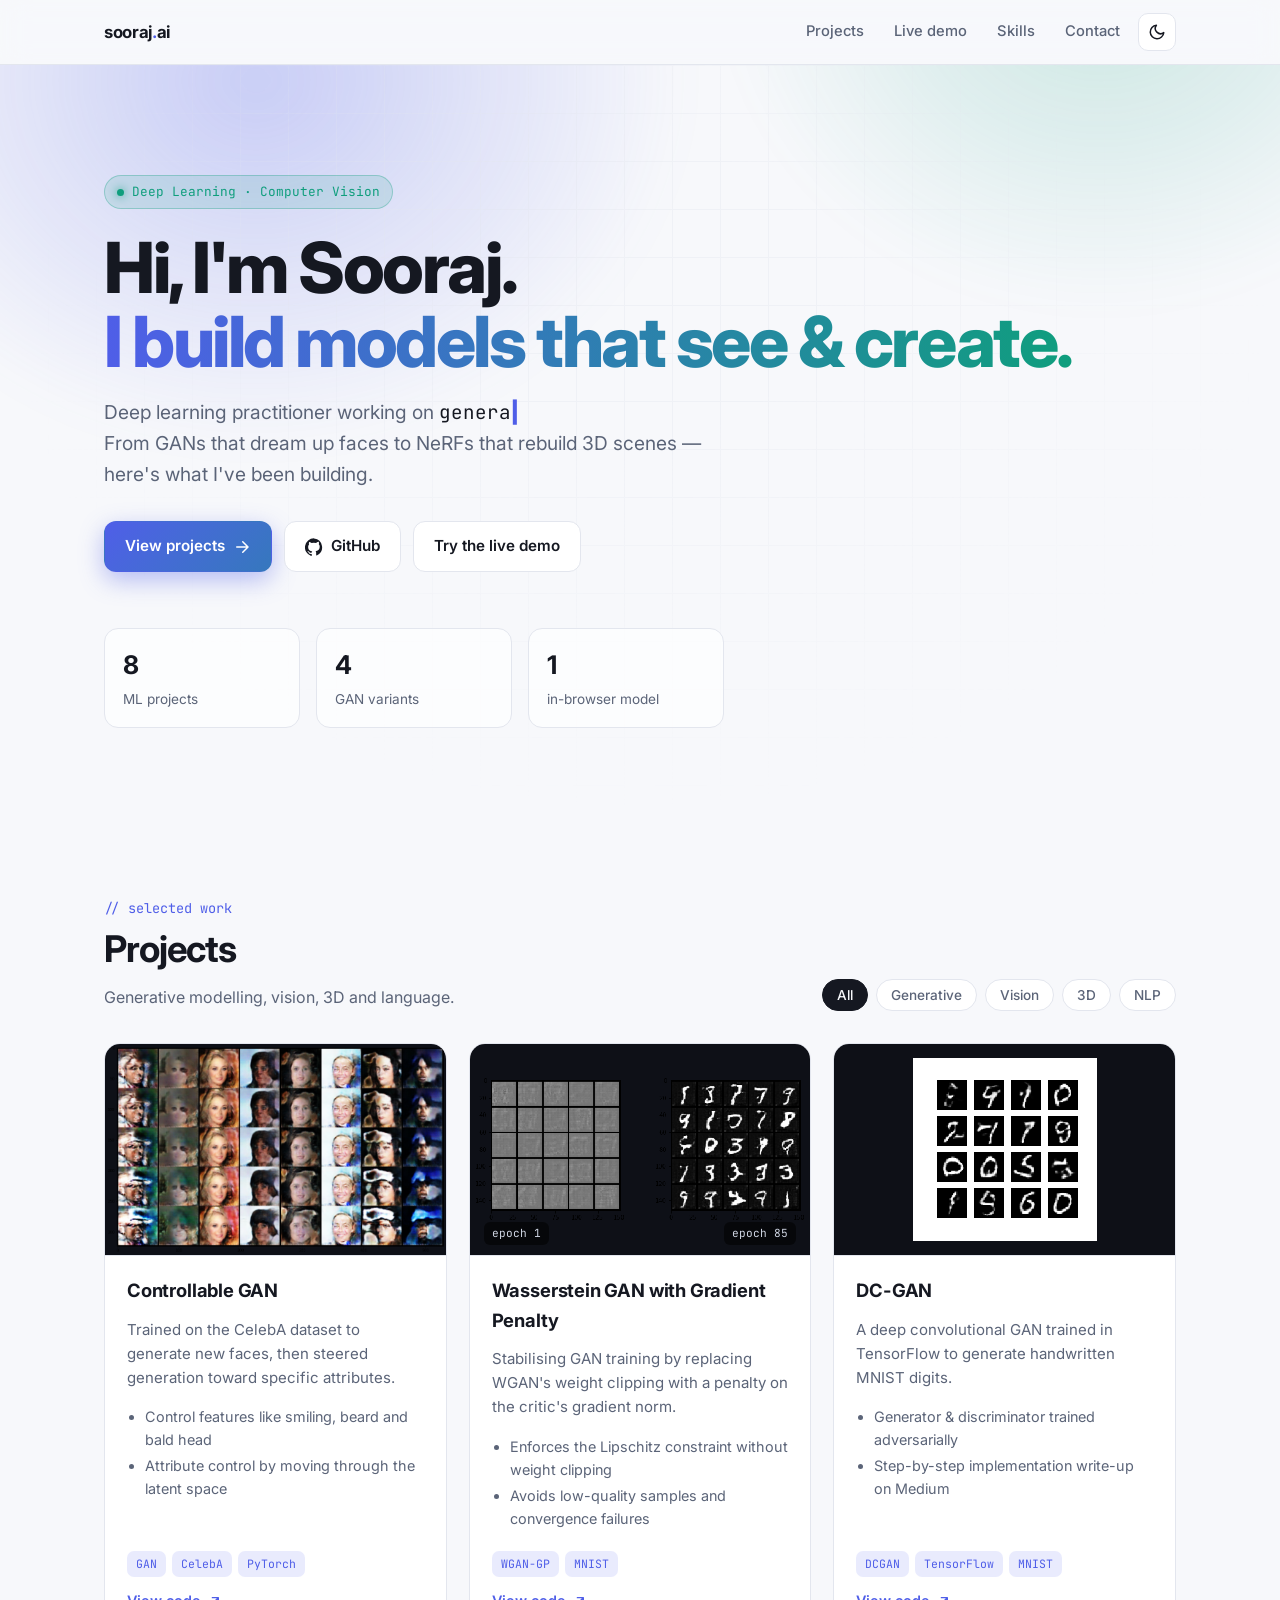
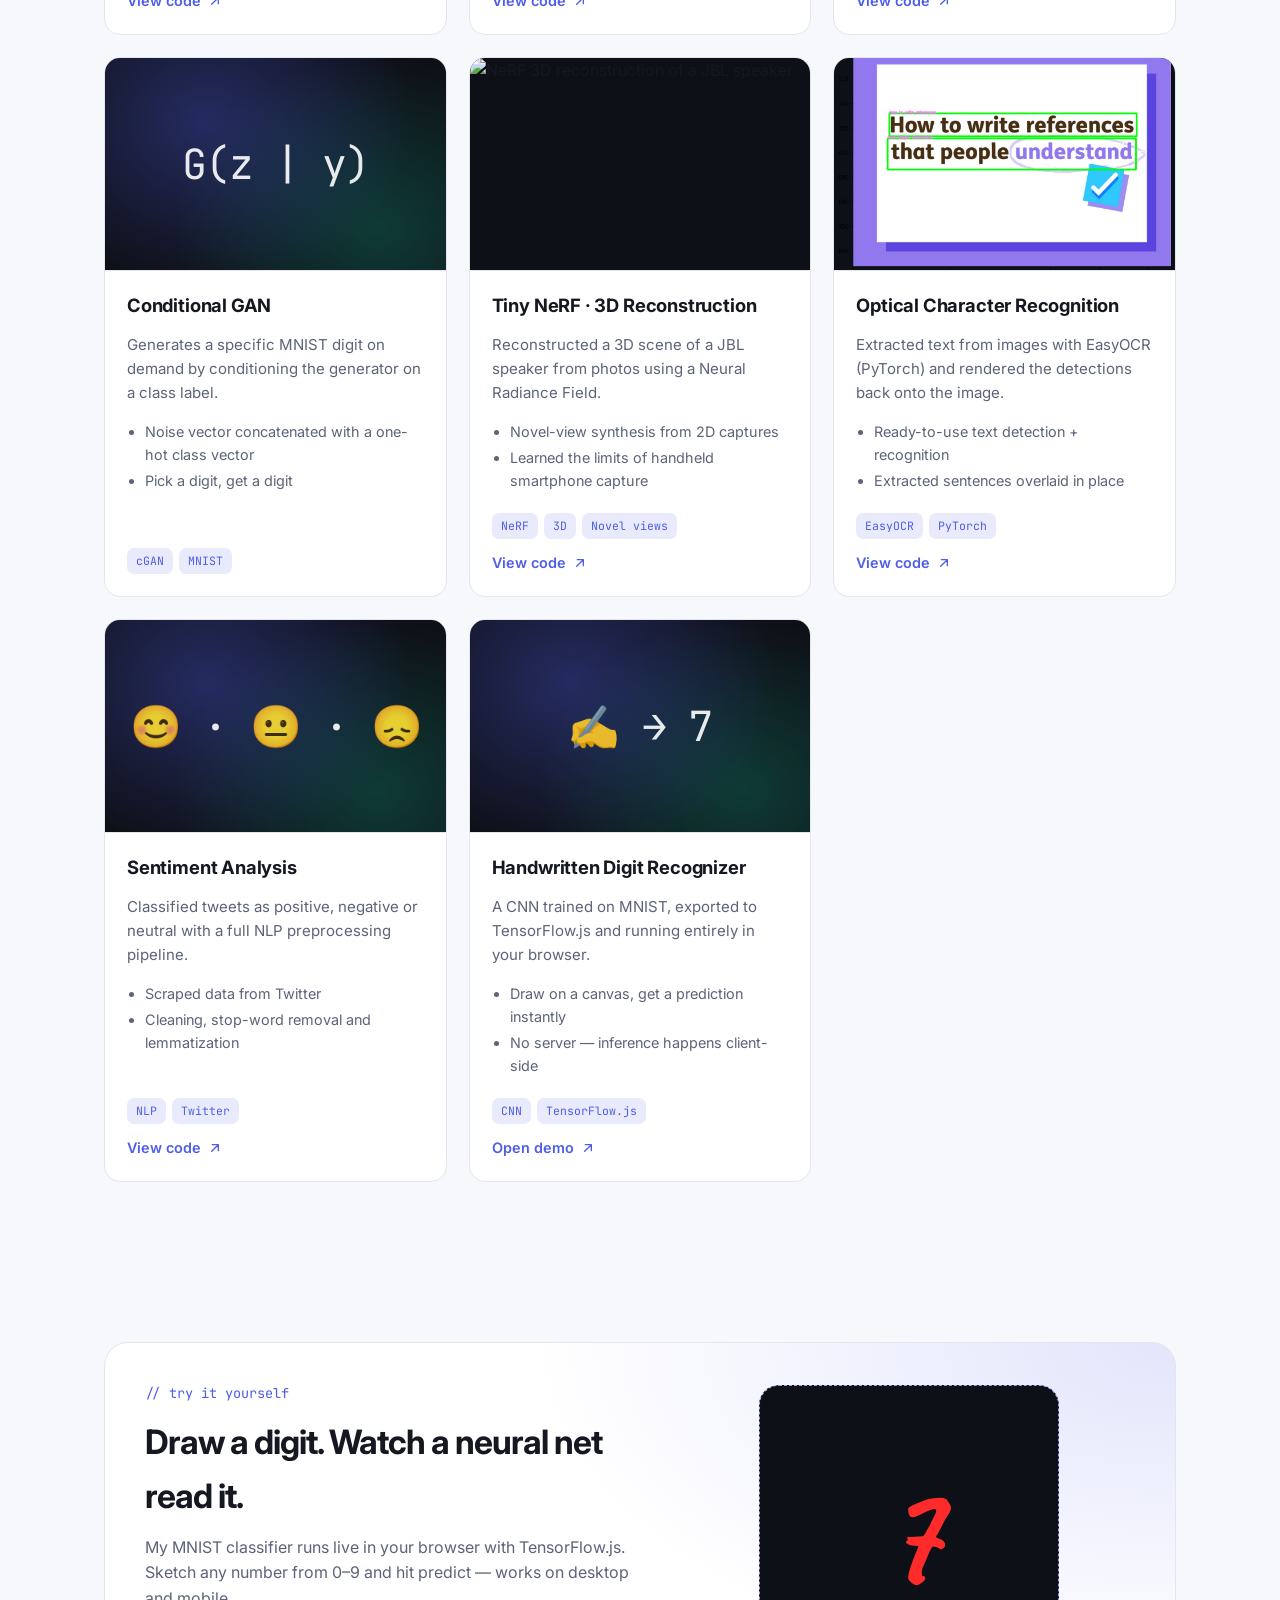
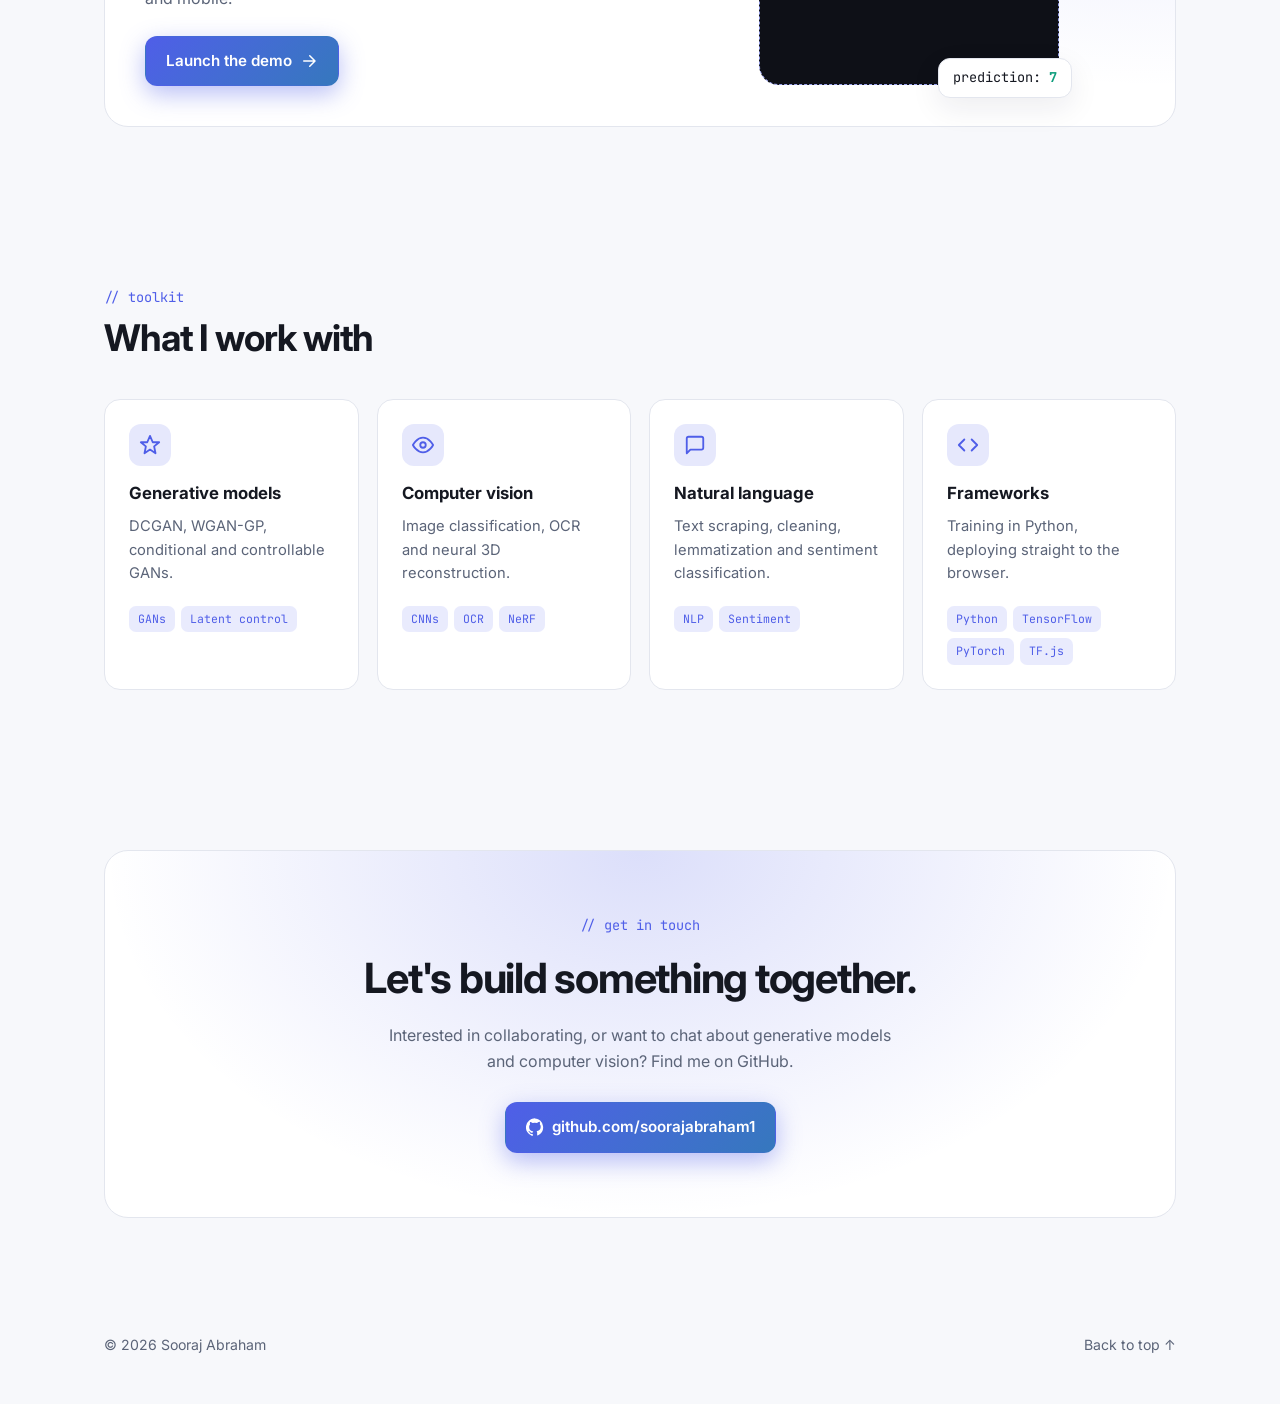
==== index.html @ 4a129317 "Redesign portfolio with a custom homepage and restyled digit demo - Add modern responsive index.html" ====
<!DOCTYPE html>
<html lang="en">
<head>
  <meta charset="utf-8" />
  <meta name="viewport" content="width=device-width, initial-scale=1" />
  <title>Sooraj Abraham · Deep Learning Portfolio</title>
  <meta name="description" content="Portfolio of Sooraj Abraham — generative models, computer vision, 3D reconstruction and NLP projects built with TensorFlow and PyTorch." />
  <meta property="og:title" content="Sooraj Abraham · Deep Learning Portfolio" />
  <meta property="og:description" content="GANs, NeRF, OCR, NLP and an in-browser digit recognizer." />
  <meta property="og:image" content="images/controllable_generation.png" />
  <link rel="icon" href="data:image/svg+xml,%3Csvg xmlns='http://www.w3.org/2000/svg' viewBox='0 0 64 64'%3E%3Crect width='64' height='64' rx='14' fill='%237c8cff'/%3E%3Ctext x='50%25' y='56%25' text-anchor='middle' dominant-baseline='middle' font-family='Arial' font-weight='700' font-size='30' fill='white'%3ESA%3C/text%3E%3C/svg%3E" />
  <link rel="preconnect" href="https://fonts.googleapis.com" />
  <link rel="preconnect" href="https://fonts.gstatic.com" crossorigin />
  <link href="https://fonts.googleapis.com/css2?family=Inter:wght@400;500;600;700;800&family=JetBrains+Mono:wght@400;500&family=Caveat:wght@700&display=swap" rel="stylesheet" />
  <link rel="stylesheet" href="assets/style.css" />
  <script>
    try { var t = localStorage.getItem("theme"); if (t) document.documentElement.setAttribute("data-theme", t); } catch (e) {}
  </script>
</head>
<body>

  <!-- ===== Navigation ===== -->
  <header class="nav">
    <div class="container">
      <a href="#top" class="brand">sooraj<span>.</span>ai</a>
      <nav class="nav-links">
        <a href="#projects">Projects</a>
        <a href="#demo" class="hide-sm">Live demo</a>
        <a href="#skills" class="hide-sm">Skills</a>
        <a href="#contact">Contact</a>
        <button class="icon-btn" id="theme-toggle" aria-label="Toggle colour theme">
          <svg viewBox="0 0 24 24" fill="none" stroke="currentColor" stroke-width="2" stroke-linecap="round" stroke-linejoin="round"><path d="M21 12.8A9 9 0 1 1 11.2 3a7 7 0 0 0 9.8 9.8z"/></svg>
        </button>
      </nav>
    </div>
  </header>

  <main id="top">
    <!-- ===== Hero ===== -->
    <section class="hero">
      <div class="hero-grid"></div>
      <div class="container">
        <span class="eyebrow reveal"><span class="dot"></span> Deep Learning · Computer Vision</span>
        <h1 class="reveal">Hi, I'm Sooraj.<br /><span class="gradient-text">I build models that see &amp; create.</span></h1>
        <p class="lead reveal">
          Deep learning practitioner working on <span class="typed" id="typed">generative adversarial networks</span><br />
          From GANs that dream up faces to NeRFs that rebuild 3D scenes — here's what I've been building.
        </p>
        <div class="btn-row reveal">
          <a class="btn primary" href="#projects">
            View projects
            <svg viewBox="0 0 24 24" fill="none" stroke="currentColor" stroke-width="2" stroke-linecap="round" stroke-linejoin="round"><path d="M5 12h14M13 5l7 7-7 7"/></svg>
          </a>
          <a class="btn" href="https://github.com/soorajabraham1" target="_blank" rel="noopener">
            <svg viewBox="0 0 24 24" fill="currentColor"><path d="M12 .5a12 12 0 0 0-3.8 23.4c.6.1.8-.3.8-.6v-2c-3.3.7-4-1.6-4-1.6-.6-1.4-1.4-1.8-1.4-1.8-1-.7.1-.7.1-.7 1.2.1 1.8 1.2 1.8 1.2 1 1.8 2.8 1.3 3.5 1 .1-.8.4-1.3.7-1.6-2.7-.3-5.5-1.3-5.5-6 0-1.2.5-2.3 1.2-3.1-.1-.4-.5-1.6.1-3.2 0 0 1-.3 3.3 1.2a11.5 11.5 0 0 1 6 0C17.3 4.6 18.3 5 18.3 5c.7 1.6.2 2.8.1 3.2.8.8 1.2 1.9 1.2 3.1 0 4.7-2.8 5.7-5.5 6 .4.4.8 1.1.8 2.2v3.3c0 .3.2.7.8.6A12 12 0 0 0 12 .5z"/></svg>
            GitHub
          </a>
          <a class="btn" href="#demo">Try the live demo</a>
        </div>

        <div class="stats reveal">
          <div class="stat"><b data-count="8">8</b><span>ML projects</span></div>
          <div class="stat"><b data-count="4">4</b><span>GAN variants</span></div>
          <div class="stat"><b>1</b><span>in-browser model</span></div>
        </div>
      </div>
    </section>

    <!-- ===== Projects ===== -->
    <section id="projects">
      <div class="container">
        <div class="section-head reveal">
          <div>
            <div class="kicker">// selected work</div>
            <h2>Projects</h2>
            <p>Generative modelling, vision, 3D and language.</p>
          </div>
          <div class="filters" role="tablist" aria-label="Filter projects">
            <button class="chip active" data-filter="all">All</button>
            <button class="chip" data-filter="gan">Generative</button>
            <button class="chip" data-filter="vision">Vision</button>
            <button class="chip" data-filter="3d">3D</button>
            <button class="chip" data-filter="nlp">NLP</button>
          </div>
        </div>

        <div class="grid" id="project-grid">

          <!-- Controllable GAN -->
          <article class="card reveal" data-cat="gan vision">
            <div class="media"><img src="images/controllable_generation.png" alt="Grid of generated celebrity faces with controlled attributes" loading="lazy" /></div>
            <div class="card-body">
              <h3>Controllable GAN</h3>
              <p>Trained on the CelebA dataset to generate new faces, then steered generation toward specific attributes.</p>
              <ul>
                <li>Control features like smiling, beard and bald head</li>
                <li>Attribute control by moving through the latent space</li>
              </ul>
              <div class="tags"><span class="tag">GAN</span><span class="tag">CelebA</span><span class="tag">PyTorch</span></div>
              <div class="card-foot">
                <a class="card-link" href="https://github.com/soorajabraham1/Controllable-GAN" target="_blank" rel="noopener">View code
                  <svg viewBox="0 0 24 24" fill="none" stroke="currentColor" stroke-width="2" stroke-linecap="round" stroke-linejoin="round"><path d="M7 17L17 7M8 7h9v9"/></svg></a>
              </div>
            </div>
          </article>

          <!-- WGAN-GP -->
          <article class="card reveal" data-cat="gan">
            <div class="media split">
              <img class="pixel" src="images/W-GAN_epoch_1.png" alt="WGAN-GP samples after epoch 1" loading="lazy" />
              <img class="pixel" src="images/W-GAN_epoch_85.png" alt="WGAN-GP samples after epoch 85" loading="lazy" />
              <span class="label l">epoch 1</span><span class="label r">epoch 85</span>
            </div>
            <div class="card-body">
              <h3>Wasserstein GAN with Gradient Penalty</h3>
              <p>Stabilising GAN training by replacing WGAN's weight clipping with a penalty on the critic's gradient norm.</p>
              <ul>
                <li>Enforces the Lipschitz constraint without weight clipping</li>
                <li>Avoids low-quality samples and convergence failures</li>
              </ul>
              <div class="tags"><span class="tag">WGAN-GP</span><span class="tag">MNIST</span></div>
              <div class="card-foot">
                <a class="card-link" href="https://github.com/soorajabraham1/Wasserstein-GAN-with-Gradient-Penalty" target="_blank" rel="noopener">View code
                  <svg viewBox="0 0 24 24" fill="none" stroke="currentColor" stroke-width="2" stroke-linecap="round" stroke-linejoin="round"><path d="M7 17L17 7M8 7h9v9"/></svg></a>
              </div>
            </div>
          </article>

          <!-- DCGAN -->
          <article class="card reveal" data-cat="gan">
            <div class="media"><img class="contain pixel" src="images/mnist.png" alt="MNIST digits generated by a DCGAN" loading="lazy" /></div>
            <div class="card-body">
              <h3>DC-GAN</h3>
              <p>A deep convolutional GAN trained in TensorFlow to generate handwritten MNIST digits.</p>
              <ul>
                <li>Generator &amp; discriminator trained adversarially</li>
                <li>Step-by-step implementation write-up on Medium</li>
              </ul>
              <div class="tags"><span class="tag">DCGAN</span><span class="tag">TensorFlow</span><span class="tag">MNIST</span></div>
              <div class="card-foot">
                <a class="card-link" href="https://github.com/soorajabraham1/Computer-Vision--DCGAN" target="_blank" rel="noopener">View code
                  <svg viewBox="0 0 24 24" fill="none" stroke="currentColor" stroke-width="2" stroke-linecap="round" stroke-linejoin="round"><path d="M7 17L17 7M8 7h9v9"/></svg></a>
              </div>
            </div>
          </article>

          <!-- Conditional GAN -->
          <article class="card reveal" data-cat="gan">
            <div class="media placeholder"><div class="glyph">G(z | y)</div></div>
            <div class="card-body">
              <h3>Conditional GAN</h3>
              <p>Generates a specific MNIST digit on demand by conditioning the generator on a class label.</p>
              <ul>
                <li>Noise vector concatenated with a one-hot class vector</li>
                <li>Pick a digit, get a digit</li>
              </ul>
              <div class="tags"><span class="tag">cGAN</span><span class="tag">MNIST</span></div>
            </div>
          </article>

          <!-- NeRF -->
          <article class="card reveal" data-cat="3d vision">
            <div class="media"><img data-src="images/JBL.gif" alt="NeRF 3D reconstruction of a JBL speaker" class="lazy-gif" /></div>
            <div class="card-body">
              <h3>Tiny NeRF · 3D Reconstruction</h3>
              <p>Reconstructed a 3D scene of a JBL speaker from photos using a Neural Radiance Field.</p>
              <ul>
                <li>Novel-view synthesis from 2D captures</li>
                <li>Learned the limits of handheld smartphone capture</li>
              </ul>
              <div class="tags"><span class="tag">NeRF</span><span class="tag">3D</span><span class="tag">Novel views</span></div>
              <div class="card-foot">
                <a class="card-link" href="https://github.com/soorajabraham1/Tiny_Nerf-3D-Reconstruction" target="_blank" rel="noopener">View code
                  <svg viewBox="0 0 24 24" fill="none" stroke="currentColor" stroke-width="2" stroke-linecap="round" stroke-linejoin="round"><path d="M7 17L17 7M8 7h9v9"/></svg></a>
              </div>
            </div>
          </article>

          <!-- OCR -->
          <article class="card reveal" data-cat="vision">
            <div class="media"><img src="images/ocr.png" alt="Text detected and overlaid on an image with EasyOCR" loading="lazy" /></div>
            <div class="card-body">
              <h3>Optical Character Recognition</h3>
              <p>Extracted text from images with EasyOCR (PyTorch) and rendered the detections back onto the image.</p>
              <ul>
                <li>Ready-to-use text detection + recognition</li>
                <li>Extracted sentences overlaid in place</li>
              </ul>
              <div class="tags"><span class="tag">EasyOCR</span><span class="tag">PyTorch</span></div>
              <div class="card-foot">
                <a class="card-link" href="https://github.com/soorajabraham1/Optical-Character-Recognition-with-EasyOCR-PyTorch" target="_blank" rel="noopener">View code
                  <svg viewBox="0 0 24 24" fill="none" stroke="currentColor" stroke-width="2" stroke-linecap="round" stroke-linejoin="round"><path d="M7 17L17 7M8 7h9v9"/></svg></a>
              </div>
            </div>
          </article>

          <!-- Sentiment -->
          <article class="card reveal" data-cat="nlp">
            <div class="media placeholder"><div class="glyph">😊 · 😐 · 😞</div></div>
            <div class="card-body">
              <h3>Sentiment Analysis</h3>
              <p>Classified tweets as positive, negative or neutral with a full NLP preprocessing pipeline.</p>
              <ul>
                <li>Scraped data from Twitter</li>
                <li>Cleaning, stop-word removal and lemmatization</li>
              </ul>
              <div class="tags"><span class="tag">NLP</span><span class="tag">Twitter</span></div>
              <div class="card-foot">
                <a class="card-link" href="https://github.com/soorajabraham1/Sentiment_Analysis_NLP" target="_blank" rel="noopener">View code
                  <svg viewBox="0 0 24 24" fill="none" stroke="currentColor" stroke-width="2" stroke-linecap="round" stroke-linejoin="round"><path d="M7 17L17 7M8 7h9v9"/></svg></a>
              </div>
            </div>
          </article>

          <!-- Digit recognition -->
          <article class="card reveal" data-cat="vision">
            <div class="media placeholder"><div class="glyph">✍️ → 7</div></div>
            <div class="card-body">
              <h3>Handwritten Digit Recognizer</h3>
              <p>A CNN trained on MNIST, exported to TensorFlow.js and running entirely in your browser.</p>
              <ul>
                <li>Draw on a canvas, get a prediction instantly</li>
                <li>No server — inference happens client-side</li>
              </ul>
              <div class="tags"><span class="tag">CNN</span><span class="tag">TensorFlow.js</span></div>
              <div class="card-foot">
                <a class="card-link" href="digit_recognition/index.html">Open demo
                  <svg viewBox="0 0 24 24" fill="none" stroke="currentColor" stroke-width="2" stroke-linecap="round" stroke-linejoin="round"><path d="M7 17L17 7M8 7h9v9"/></svg></a>
              </div>
            </div>
          </article>

        </div>
      </div>
    </section>

    <!-- ===== Live demo ===== -->
    <section id="demo">
      <div class="container">
        <div class="demo reveal">
          <div>
            <div class="kicker">// try it yourself</div>
            <h2>Draw a digit. Watch a neural net read it.</h2>
            <p>My MNIST classifier runs live in your browser with TensorFlow.js. Sketch any number from 0–9 and hit predict — works on desktop and mobile.</p>
            <a class="btn primary" href="digit_recognition/index.html">
              Launch the demo
              <svg viewBox="0 0 24 24" fill="none" stroke="currentColor" stroke-width="2" stroke-linecap="round" stroke-linejoin="round"><path d="M5 12h14M13 5l7 7-7 7"/></svg>
            </a>
          </div>
          <div class="demo-visual" aria-hidden="true">
            <span>7</span>
            <div class="pred">prediction: <b>7</b></div>
          </div>
        </div>
      </div>
    </section>

    <!-- ===== Skills ===== -->
    <section id="skills">
      <div class="container">
        <div class="section-head reveal">
          <div>
            <div class="kicker">// toolkit</div>
            <h2>What I work with</h2>
          </div>
        </div>
        <div class="skills">
          <div class="skill-card reveal">
            <div class="ico"><svg viewBox="0 0 24 24" fill="none" stroke="currentColor" stroke-width="2" stroke-linecap="round" stroke-linejoin="round"><path d="M12 2l3 7h7l-5.5 4.5L18 21l-6-4-6 4 1.5-7.5L2 9h7z"/></svg></div>
            <h3>Generative models</h3>
            <p>DCGAN, WGAN-GP, conditional and controllable GANs.</p>
            <div class="tags"><span class="tag">GANs</span><span class="tag">Latent control</span></div>
          </div>
          <div class="skill-card reveal">
            <div class="ico"><svg viewBox="0 0 24 24" fill="none" stroke="currentColor" stroke-width="2" stroke-linecap="round" stroke-linejoin="round"><path d="M1 12s4-8 11-8 11 8 11 8-4 8-11 8S1 12 1 12z"/><circle cx="12" cy="12" r="3"/></svg></div>
            <h3>Computer vision</h3>
            <p>Image classification, OCR and neural 3D reconstruction.</p>
            <div class="tags"><span class="tag">CNNs</span><span class="tag">OCR</span><span class="tag">NeRF</span></div>
          </div>
          <div class="skill-card reveal">
            <div class="ico"><svg viewBox="0 0 24 24" fill="none" stroke="currentColor" stroke-width="2" stroke-linecap="round" stroke-linejoin="round"><path d="M21 15a2 2 0 0 1-2 2H7l-4 4V5a2 2 0 0 1 2-2h14a2 2 0 0 1 2 2z"/></svg></div>
            <h3>Natural language</h3>
            <p>Text scraping, cleaning, lemmatization and sentiment classification.</p>
            <div class="tags"><span class="tag">NLP</span><span class="tag">Sentiment</span></div>
          </div>
          <div class="skill-card reveal">
            <div class="ico"><svg viewBox="0 0 24 24" fill="none" stroke="currentColor" stroke-width="2" stroke-linecap="round" stroke-linejoin="round"><polyline points="16 18 22 12 16 6"/><polyline points="8 6 2 12 8 18"/></svg></div>
            <h3>Frameworks</h3>
            <p>Training in Python, deploying straight to the browser.</p>
            <div class="tags"><span class="tag">Python</span><span class="tag">TensorFlow</span><span class="tag">PyTorch</span><span class="tag">TF.js</span></div>
          </div>
        </div>
      </div>
    </section>

    <!-- ===== Contact ===== -->
    <section id="contact">
      <div class="container">
        <div class="contact reveal">
          <div class="kicker">// get in touch</div>
          <h2>Let's build something together.</h2>
          <p>Interested in collaborating, or want to chat about generative models and computer vision? Find me on GitHub.</p>
          <div class="btn-row">
            <a class="btn primary" href="https://github.com/soorajabraham1" target="_blank" rel="noopener">
              <svg viewBox="0 0 24 24" fill="currentColor"><path d="M12 .5a12 12 0 0 0-3.8 23.4c.6.1.8-.3.8-.6v-2c-3.3.7-4-1.6-4-1.6-.6-1.4-1.4-1.8-1.4-1.8-1-.7.1-.7.1-.7 1.2.1 1.8 1.2 1.8 1.2 1 1.8 2.8 1.3 3.5 1 .1-.8.4-1.3.7-1.6-2.7-.3-5.5-1.3-5.5-6 0-1.2.5-2.3 1.2-3.1-.1-.4-.5-1.6.1-3.2 0 0 1-.3 3.3 1.2a11.5 11.5 0 0 1 6 0C17.3 4.6 18.3 5 18.3 5c.7 1.6.2 2.8.1 3.2.8.8 1.2 1.9 1.2 3.1 0 4.7-2.8 5.7-5.5 6 .4.4.8 1.1.8 2.2v3.3c0 .3.2.7.8.6A12 12 0 0 0 12 .5z"/></svg>
              github.com/soorajabraham1
            </a>
          </div>
        </div>
      </div>
    </section>
  </main>

  <footer>
    <div class="container">
      <span>© <span id="year">2026</span> Sooraj Abraham</span>
      <a href="#top">Back to top ↑</a>
    </div>
  </footer>

  <script src="assets/main.js"></script>
</body>
</html>
---- assets/style.css ----
:root {
  --bg: #0b0d12;
  --bg-elev: #12151d;
  --card: #151924;
  --border: #232838;
  --text: #e7e9ee;
  --muted: #9aa3b5;
  --accent: #7c8cff;
  --accent-2: #3ddbb5;
  --shadow: 0 10px 30px rgba(0, 0, 0, 0.35);
  --radius: 16px;
  --maxw: 1120px;
  color-scheme: dark;
}

:root[data-theme="light"] {
  --bg: #f7f8fb;
  --bg-elev: #ffffff;
  --card: #ffffff;
  --border: #e3e6ee;
  --text: #151821;
  --muted: #5b6478;
  --accent: #4f5ee8;
  --accent-2: #0f9e7d;
  --shadow: 0 10px 30px rgba(20, 30, 60, 0.08);
  color-scheme: light;
}

@media (prefers-color-scheme: light) {
  :root:not([data-theme="dark"]) {
    --bg: #f7f8fb;
    --bg-elev: #ffffff;
    --card: #ffffff;
    --border: #e3e6ee;
    --text: #151821;
    --muted: #5b6478;
    --accent: #4f5ee8;
    --accent-2: #0f9e7d;
    --shadow: 0 10px 30px rgba(20, 30, 60, 0.08);
    color-scheme: light;
  }
}

*, *::before, *::after { box-sizing: border-box; }

html { scroll-behavior: smooth; }

body {
  margin: 0;
  background: var(--bg);
  color: var(--text);
  font-family: "Inter", system-ui, -apple-system, "Segoe UI", Roboto, sans-serif;
  line-height: 1.6;
  -webkit-font-smoothing: antialiased;
}

a { color: inherit; text-decoration: none; }
img { max-width: 100%; display: block; }

.container { width: 100%; max-width: var(--maxw); margin: 0 auto; padding: 0 24px; }

/* ---------- Nav ---------- */
.nav {
  position: sticky; top: 0; z-index: 50;
  backdrop-filter: saturate(180%) blur(14px);
  -webkit-backdrop-filter: saturate(180%) blur(14px);
  background: color-mix(in srgb, var(--bg) 75%, transparent);
  border-bottom: 1px solid var(--border);
}
.nav .container { display: flex; align-items: center; justify-content: space-between; height: 64px; }
.brand { font-weight: 700; letter-spacing: -0.02em; font-size: 1.05rem; }
.brand span { color: var(--accent); }
.nav-links { display: flex; align-items: center; gap: 6px; }
.nav-links a {
  color: var(--muted); font-size: 0.92rem; font-weight: 500;
  padding: 8px 12px; border-radius: 10px; transition: color .2s, background .2s;
}
.nav-links a:hover { color: var(--text); background: var(--bg-elev); }
.icon-btn {
  display: inline-grid; place-items: center; width: 38px; height: 38px;
  border-radius: 10px; border: 1px solid var(--border); background: var(--bg-elev);
  color: var(--text); cursor: pointer; transition: border-color .2s;
}
.icon-btn:hover { border-color: var(--accent); }
.icon-btn svg { width: 18px; height: 18px; }

/* ---------- Hero ---------- */
.hero { position: relative; padding: 110px 0 90px; overflow: hidden; }
.hero::before {
  content: ""; position: absolute; inset: -40% -10% auto -10%; height: 140%;
  background:
    radial-gradient(40% 50% at 25% 30%, color-mix(in srgb, var(--accent) 28%, transparent), transparent 70%),
    radial-gradient(35% 45% at 80% 20%, color-mix(in srgb, var(--accent-2) 20%, transparent), transparent 70%);
  filter: blur(20px); z-index: -1;
}
.hero-grid {
  position: absolute; inset: 0; z-index: -1; opacity: .35;
  background-image:
    linear-gradient(var(--border) 1px, transparent 1px),
    linear-gradient(90deg, var(--border) 1px, transparent 1px);
  background-size: 48px 48px;
  mask-image: radial-gradient(ellipse at 50% 30%, #000 20%, transparent 70%);
  -webkit-mask-image: radial-gradient(ellipse at 50% 30%, #000 20%, transparent 70%);
}
.eyebrow {
  display: inline-flex; align-items: center; gap: 8px;
  font-family: "JetBrains Mono", ui-monospace, monospace; font-size: .8rem;
  color: var(--accent-2); background: color-mix(in srgb, var(--accent-2) 12%, transparent);
  border: 1px solid color-mix(in srgb, var(--accent-2) 30%, transparent);
  padding: 6px 12px; border-radius: 999px;
}
.eyebrow .dot { width: 7px; height: 7px; border-radius: 50%; background: var(--accent-2); box-shadow: 0 0 10px var(--accent-2); }
.hero h1 {
  font-size: clamp(2.4rem, 6vw, 4.4rem); line-height: 1.05; letter-spacing: -0.035em;
  margin: 22px 0 18px; font-weight: 800;
}
.gradient-text {
  background: linear-gradient(90deg, var(--accent), var(--accent-2));
  -webkit-background-clip: text; background-clip: text; color: transparent;
}
.hero p.lead { font-size: clamp(1.05rem, 2vw, 1.2rem); color: var(--muted); max-width: 640px; margin: 0 0 32px; }
.typed { font-family: "JetBrains Mono", ui-monospace, monospace; color: var(--text); }
.typed::after { content: "▍"; color: var(--accent); animation: blink 1s steps(1) infinite; margin-left: 2px; }
@keyframes blink { 50% { opacity: 0; } }

.btn-row { display: flex; flex-wrap: wrap; gap: 12px; }
.btn {
  display: inline-flex; align-items: center; gap: 8px;
  padding: 12px 20px; border-radius: 12px; font-weight: 600; font-size: .95rem;
  border: 1px solid var(--border); background: var(--bg-elev); color: var(--text);
  transition: transform .15s, border-color .2s, box-shadow .2s; cursor: pointer;
  font-family: inherit;
}
.btn:hover { transform: translateY(-2px); border-color: var(--accent); }
.btn.primary { background: linear-gradient(135deg, var(--accent), color-mix(in srgb, var(--accent) 60%, var(--accent-2))); color: #fff; border-color: transparent; box-shadow: 0 8px 24px color-mix(in srgb, var(--accent) 40%, transparent); }
.btn svg { width: 18px; height: 18px; }

.stats { display: grid; grid-template-columns: repeat(3, minmax(0, 1fr)); gap: 16px; margin-top: 56px; max-width: 620px; }
.stat { padding: 16px 18px; border: 1px solid var(--border); border-radius: 14px; background: color-mix(in srgb, var(--bg-elev) 70%, transparent); }
.stat b { display: block; font-size: 1.6rem; letter-spacing: -0.02em; }
.stat span { color: var(--muted); font-size: .85rem; }

/* ---------- Sections ---------- */
section { padding: 80px 0; }
.section-head { display: flex; align-items: end; justify-content: space-between; gap: 24px; flex-wrap: wrap; margin-bottom: 32px; }
.section-head h2 { font-size: clamp(1.7rem, 3.5vw, 2.3rem); letter-spacing: -0.03em; margin: 0; }
.section-head p { color: var(--muted); margin: 6px 0 0; }
.kicker { font-family: "JetBrains Mono", ui-monospace, monospace; color: var(--accent); font-size: .85rem; }

/* Filters */
.filters { display: flex; gap: 8px; flex-wrap: wrap; }
.chip {
  padding: 7px 14px; border-radius: 999px; font-size: .85rem; font-weight: 500;
  border: 1px solid var(--border); background: var(--bg-elev); color: var(--muted);
  cursor: pointer; transition: all .2s; font-family: inherit;
}
.chip:hover { color: var(--text); }
.chip.active { background: var(--text); color: var(--bg); border-color: var(--text); }

/* Project cards */
.grid { display: grid; grid-template-columns: repeat(auto-fill, minmax(320px, 1fr)); gap: 22px; }
.card {
  display: flex; flex-direction: column; background: var(--card);
  border: 1px solid var(--border); border-radius: var(--radius); overflow: hidden;
  transition: transform .25s, border-color .25s, box-shadow .25s;
}
.card:hover { transform: translateY(-4px); border-color: color-mix(in srgb, var(--accent) 50%, var(--border)); box-shadow: var(--shadow); }
.card.hidden { display: none; }
.media {
  position: relative; aspect-ratio: 16 / 10; overflow: hidden;
  background: #0e1017; display: flex; align-items: center; justify-content: center; gap: 10px;
  border-bottom: 1px solid var(--border);
}
.media img { width: 100%; height: 100%; object-fit: cover; transition: transform .5s; }
.media img.contain { object-fit: contain; padding: 14px; }
.media img.pixel { image-rendering: pixelated; }
.card:hover .media img { transform: scale(1.04); }
.media.split img { width: 50%; object-fit: contain; padding: 14px 6px; }
.media .label {
  position: absolute; bottom: 10px; font-family: "JetBrains Mono", monospace; font-size: .7rem;
  color: #cfd5e3; background: rgba(0,0,0,.55); padding: 3px 8px; border-radius: 6px;
}
.media .label.l { left: 14px; } .media .label.r { right: 14px; }
.media.placeholder {
  background:
    radial-gradient(60% 80% at 30% 30%, color-mix(in srgb, var(--accent) 35%, transparent), transparent),
    radial-gradient(60% 80% at 80% 80%, color-mix(in srgb, var(--accent-2) 30%, transparent), transparent),
    #0e1017;
}
.media.placeholder .glyph { font-family: "JetBrains Mono", monospace; font-size: 2.6rem; color: #fff; opacity: .9; letter-spacing: -0.04em; }
.card-body { padding: 20px 22px 22px; display: flex; flex-direction: column; gap: 12px; flex: 1; }
.card-body h3 { margin: 0; font-size: 1.15rem; letter-spacing: -0.01em; }
.card-body p { margin: 0; color: var(--muted); font-size: .94rem; }
.card-body ul { margin: 0; padding-left: 18px; color: var(--muted); font-size: .9rem; }
.card-body ul li { margin: 3px 0; }
.tags { display: flex; flex-wrap: wrap; gap: 6px; margin-top: auto; padding-top: 6px; }
.tag {
  font-family: "JetBrains Mono", monospace; font-size: .72rem; padding: 4px 9px; border-radius: 7px;
  background: color-mix(in srgb, var(--accent) 12%, transparent); color: var(--accent);
}
.card-link { display: inline-flex; align-items: center; gap: 6px; font-weight: 600; font-size: .9rem; color: var(--accent); }
.card-link svg { width: 16px; height: 16px; transition: transform .2s; }
.card-link:hover svg { transform: translate(2px, -2px); }
.card-foot { display: flex; justify-content: space-between; align-items: center; gap: 10px; }
.muted-note { font-size: .82rem; color: var(--muted); }

/* Demo */
.demo {
  display: grid; grid-template-columns: 1.1fr 1fr; gap: 40px; align-items: center;
  padding: 40px; border-radius: 24px; border: 1px solid var(--border);
  background:
    radial-gradient(60% 90% at 100% 0%, color-mix(in srgb, var(--accent) 16%, transparent), transparent),
    var(--card);
}
.demo h2 { font-size: clamp(1.6rem, 3vw, 2.1rem); letter-spacing: -0.03em; margin: 10px 0 12px; }
.demo p { color: var(--muted); margin: 0 0 24px; }
.demo-visual {
  aspect-ratio: 1; max-width: 300px; justify-self: center; width: 100%;
  border-radius: 20px; border: 1px dashed color-mix(in srgb, var(--accent) 50%, var(--border));
  display: grid; place-items: center; background: #0e1017; position: relative;
}
.demo-visual span { font-size: 9rem; font-weight: 800; color: #ff2b2b; line-height: 1; font-family: "Caveat", "Comic Sans MS", cursive; transform: rotate(-6deg); }
.demo-visual .pred {
  position: absolute; bottom: -14px; right: -14px; background: var(--bg-elev); border: 1px solid var(--border);
  padding: 8px 14px; border-radius: 12px; font-family: "JetBrains Mono", monospace; font-size: .85rem; box-shadow: var(--shadow);
}
.demo-visual .pred b { color: var(--accent-2); }

/* Skills */
.skills { display: grid; grid-template-columns: repeat(auto-fit, minmax(240px, 1fr)); gap: 18px; }
.skill-card { padding: 24px; border-radius: var(--radius); border: 1px solid var(--border); background: var(--card); }
.skill-card .ico {
  width: 42px; height: 42px; border-radius: 12px; display: grid; place-items: center; margin-bottom: 14px;
  background: color-mix(in srgb, var(--accent) 14%, transparent); color: var(--accent);
}
.skill-card .ico svg { width: 22px; height: 22px; }
.skill-card h3 { margin: 0 0 8px; font-size: 1.05rem; }
.skill-card p { margin: 0 0 14px; color: var(--muted); font-size: .92rem; }

/* Contact */
.contact {
  text-align: center; padding: 64px 24px; border-radius: 24px; border: 1px solid var(--border);
  background:
    radial-gradient(50% 100% at 50% 0%, color-mix(in srgb, var(--accent) 20%, transparent), transparent),
    var(--card);
}
.contact h2 { font-size: clamp(1.8rem, 4vw, 2.6rem); letter-spacing: -0.03em; margin: 8px 0 12px; }
.contact p { color: var(--muted); max-width: 520px; margin: 0 auto 28px; }
.contact .btn-row { justify-content: center; }

footer { padding: 36px 0 48px; color: var(--muted); font-size: .88rem; }
footer .container { display: flex; justify-content: space-between; gap: 12px; flex-wrap: wrap; }

/* Reveal animation */
.reveal { opacity: 0; transform: translateY(18px); transition: opacity .7s ease, transform .7s ease; }
.reveal.in { opacity: 1; transform: none; }
@media (prefers-reduced-motion: reduce) {
  .reveal { opacity: 1; transform: none; transition: none; }
  html { scroll-behavior: auto; }
  .typed::after { animation: none; }
}

/* ---------- Responsive ---------- */
@media (max-width: 860px) {
  .demo { grid-template-columns: 1fr; padding: 28px; }
  .demo-visual { max-width: 220px; }
  .demo-visual span { font-size: 6.5rem; }
}
@media (max-width: 680px) {
  .container { padding: 0 16px; }
  .nav-links a.hide-sm { display: none; }
  .hero { padding: 72px 0 60px; }
  .stats { grid-template-columns: repeat(3, minmax(0, 1fr)); gap: 10px; }
  .stat { padding: 12px; }
  .stat b { font-size: 1.3rem; }
  .grid { grid-template-columns: 1fr; }
  section { padding: 56px 0; }
}
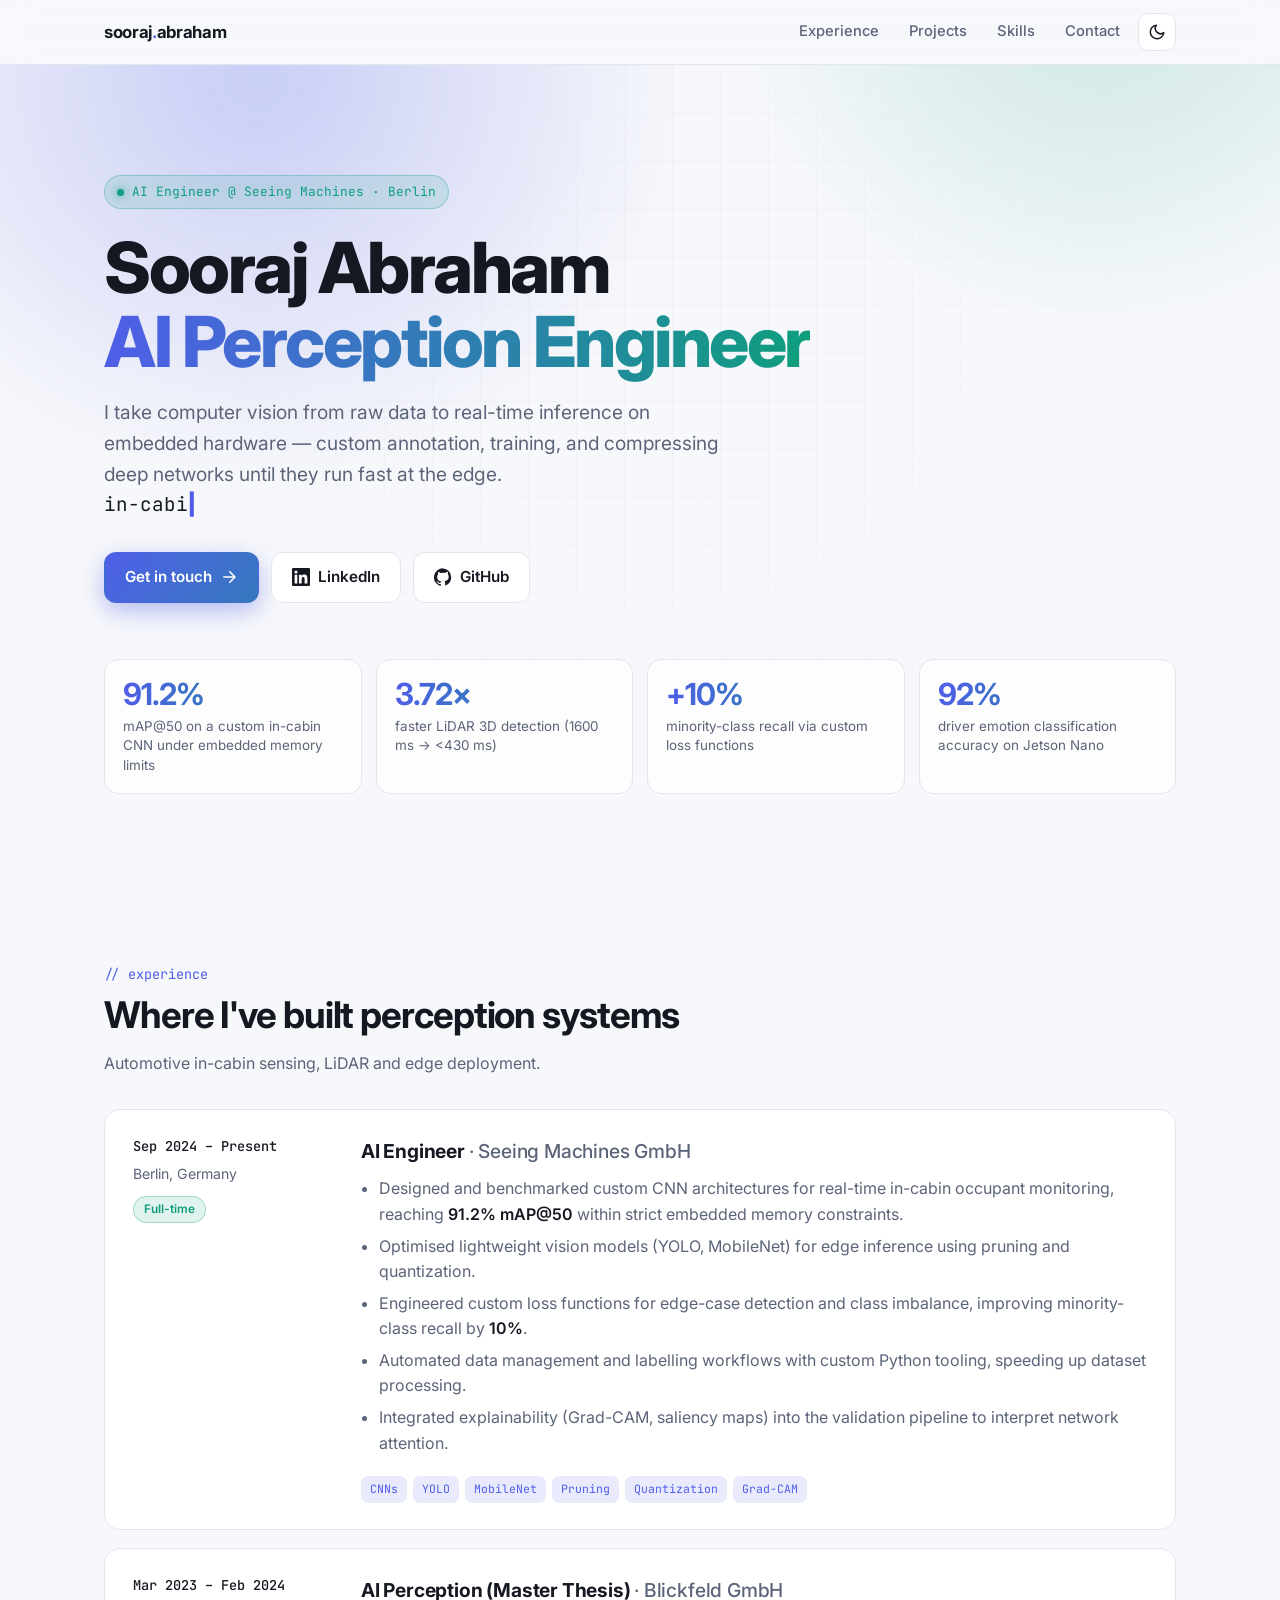
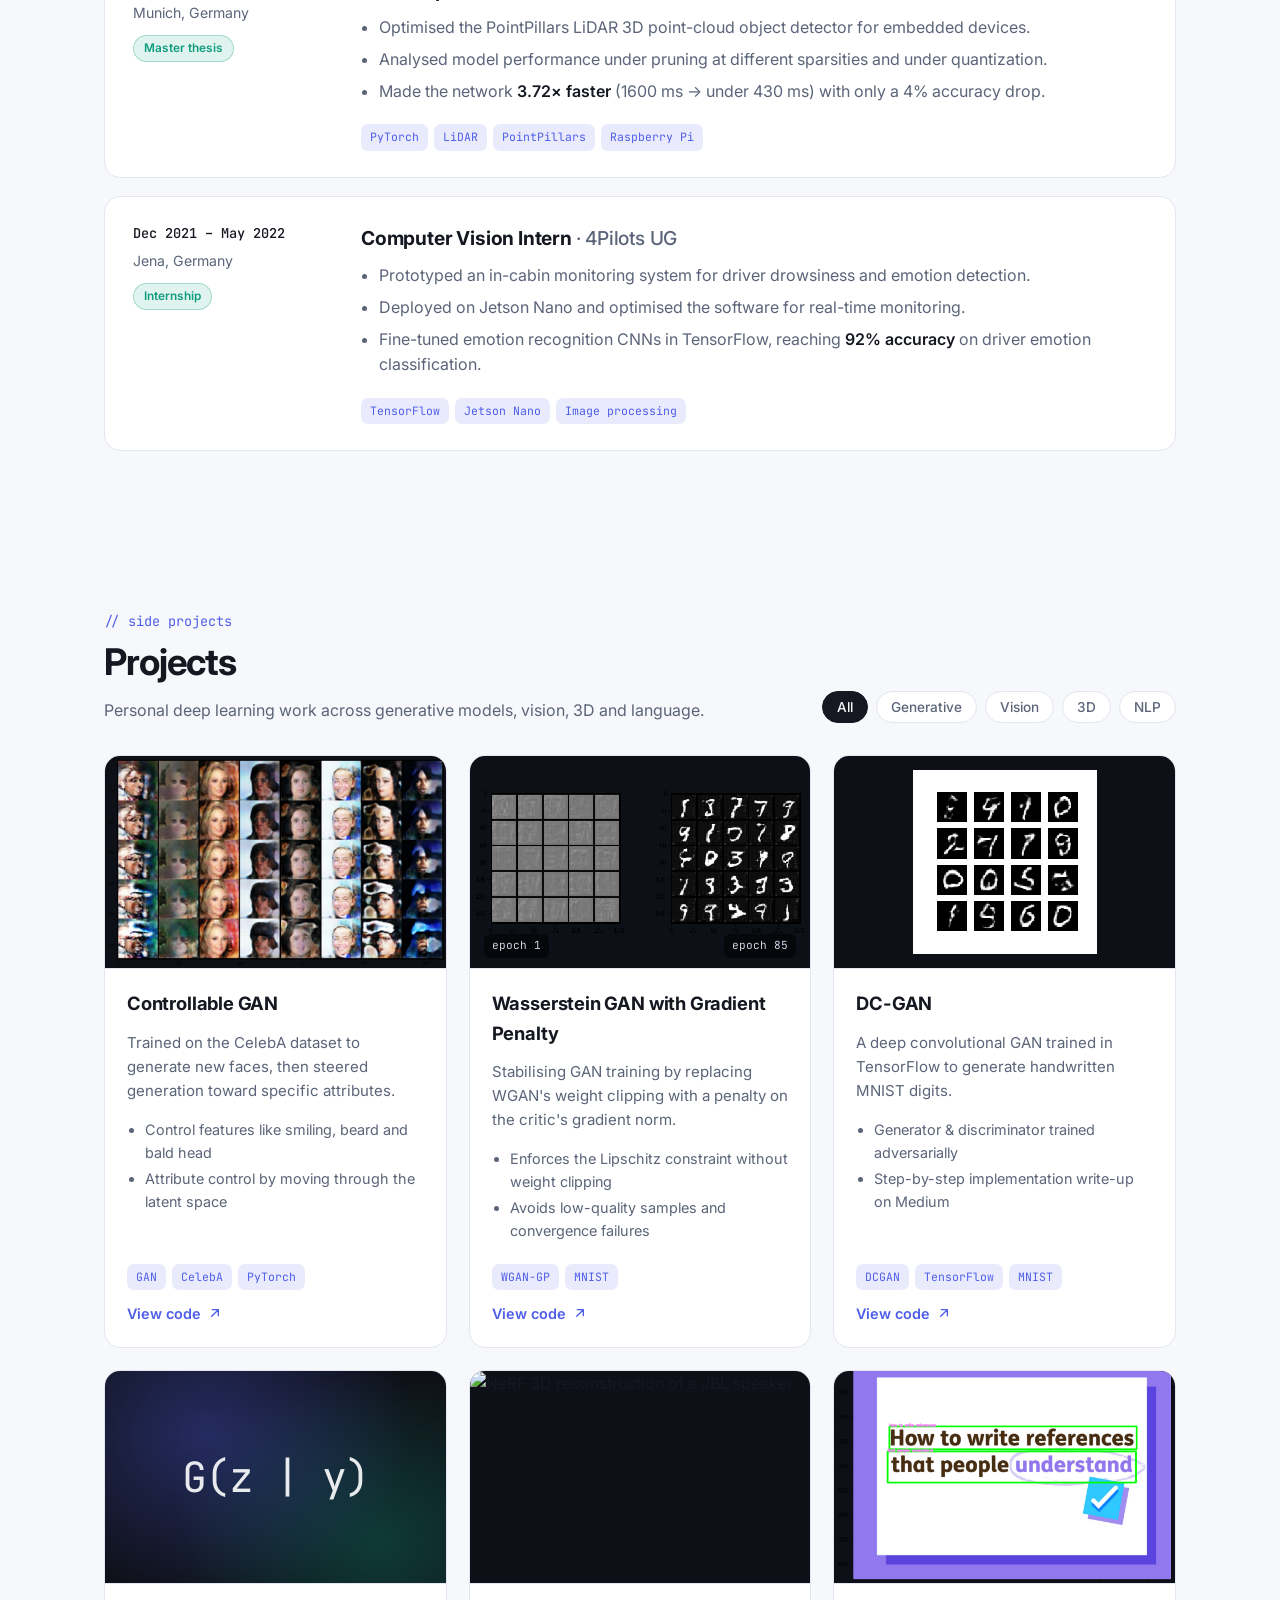
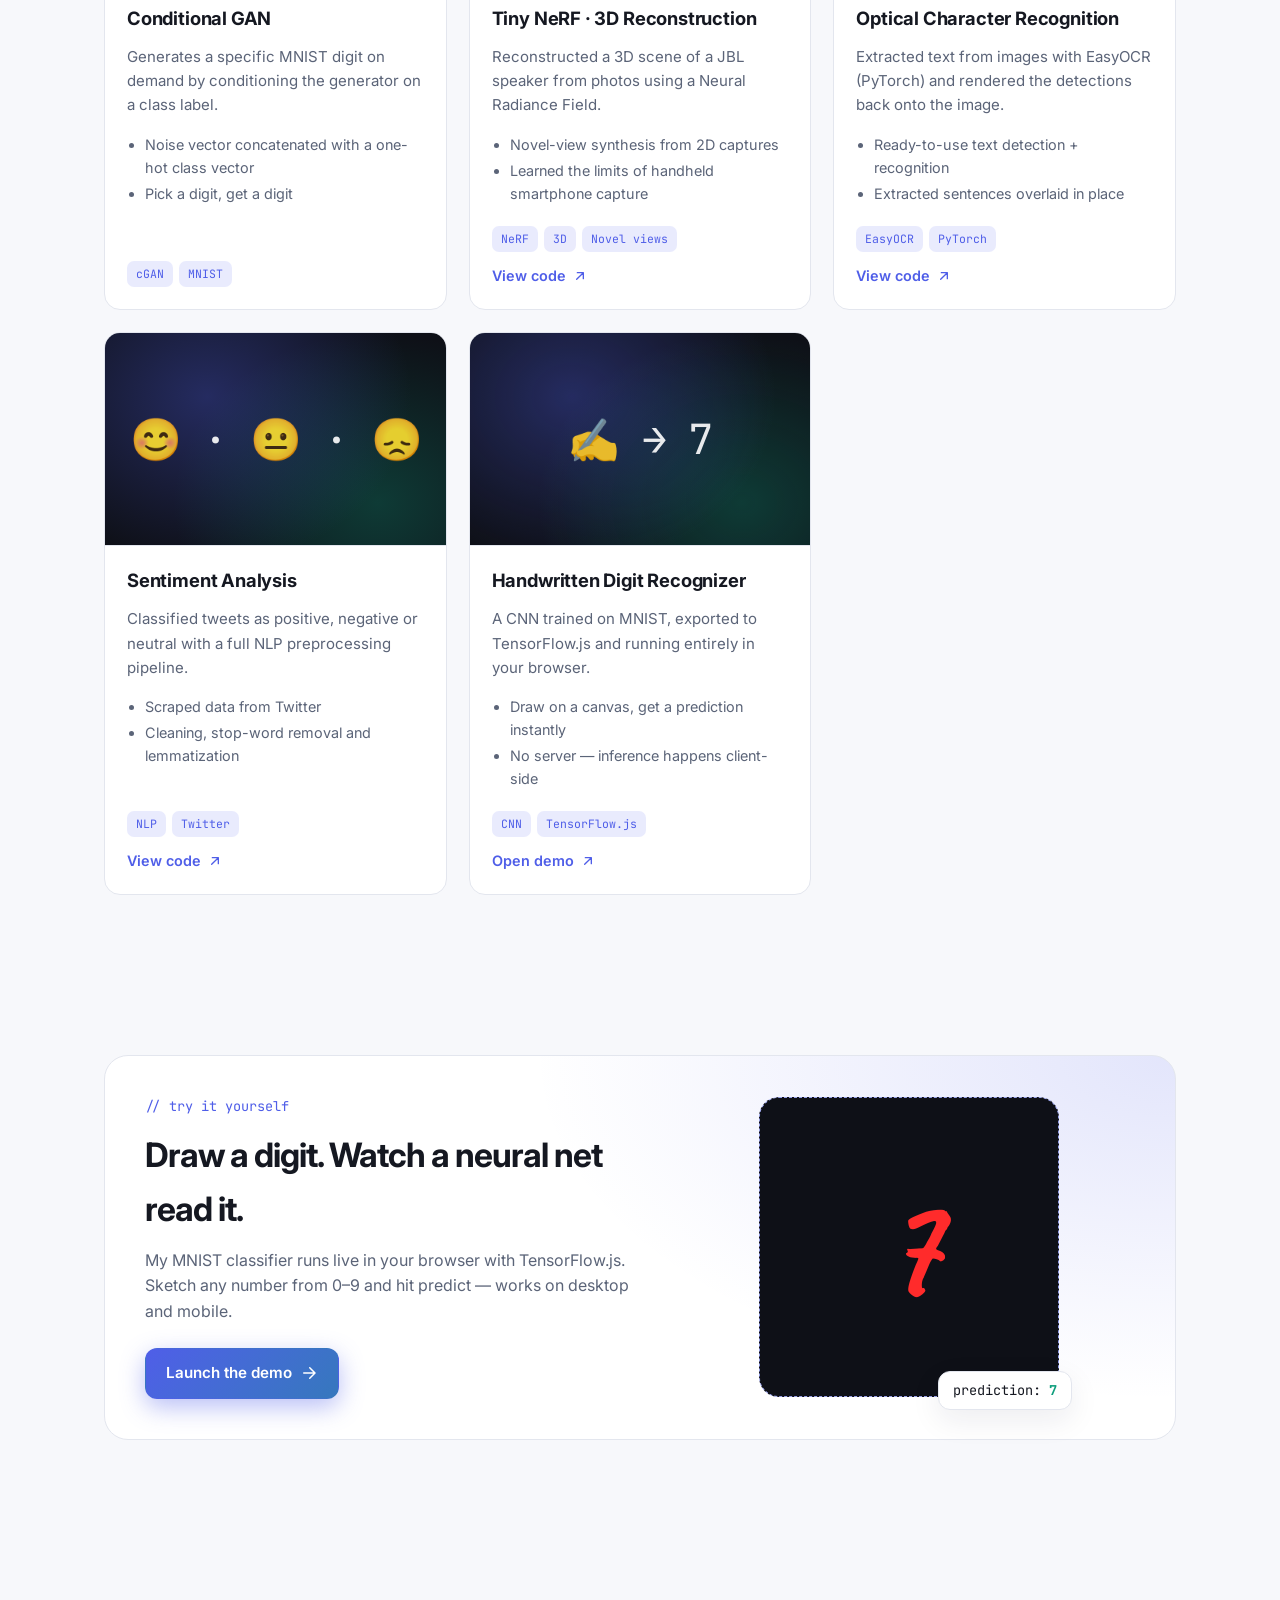
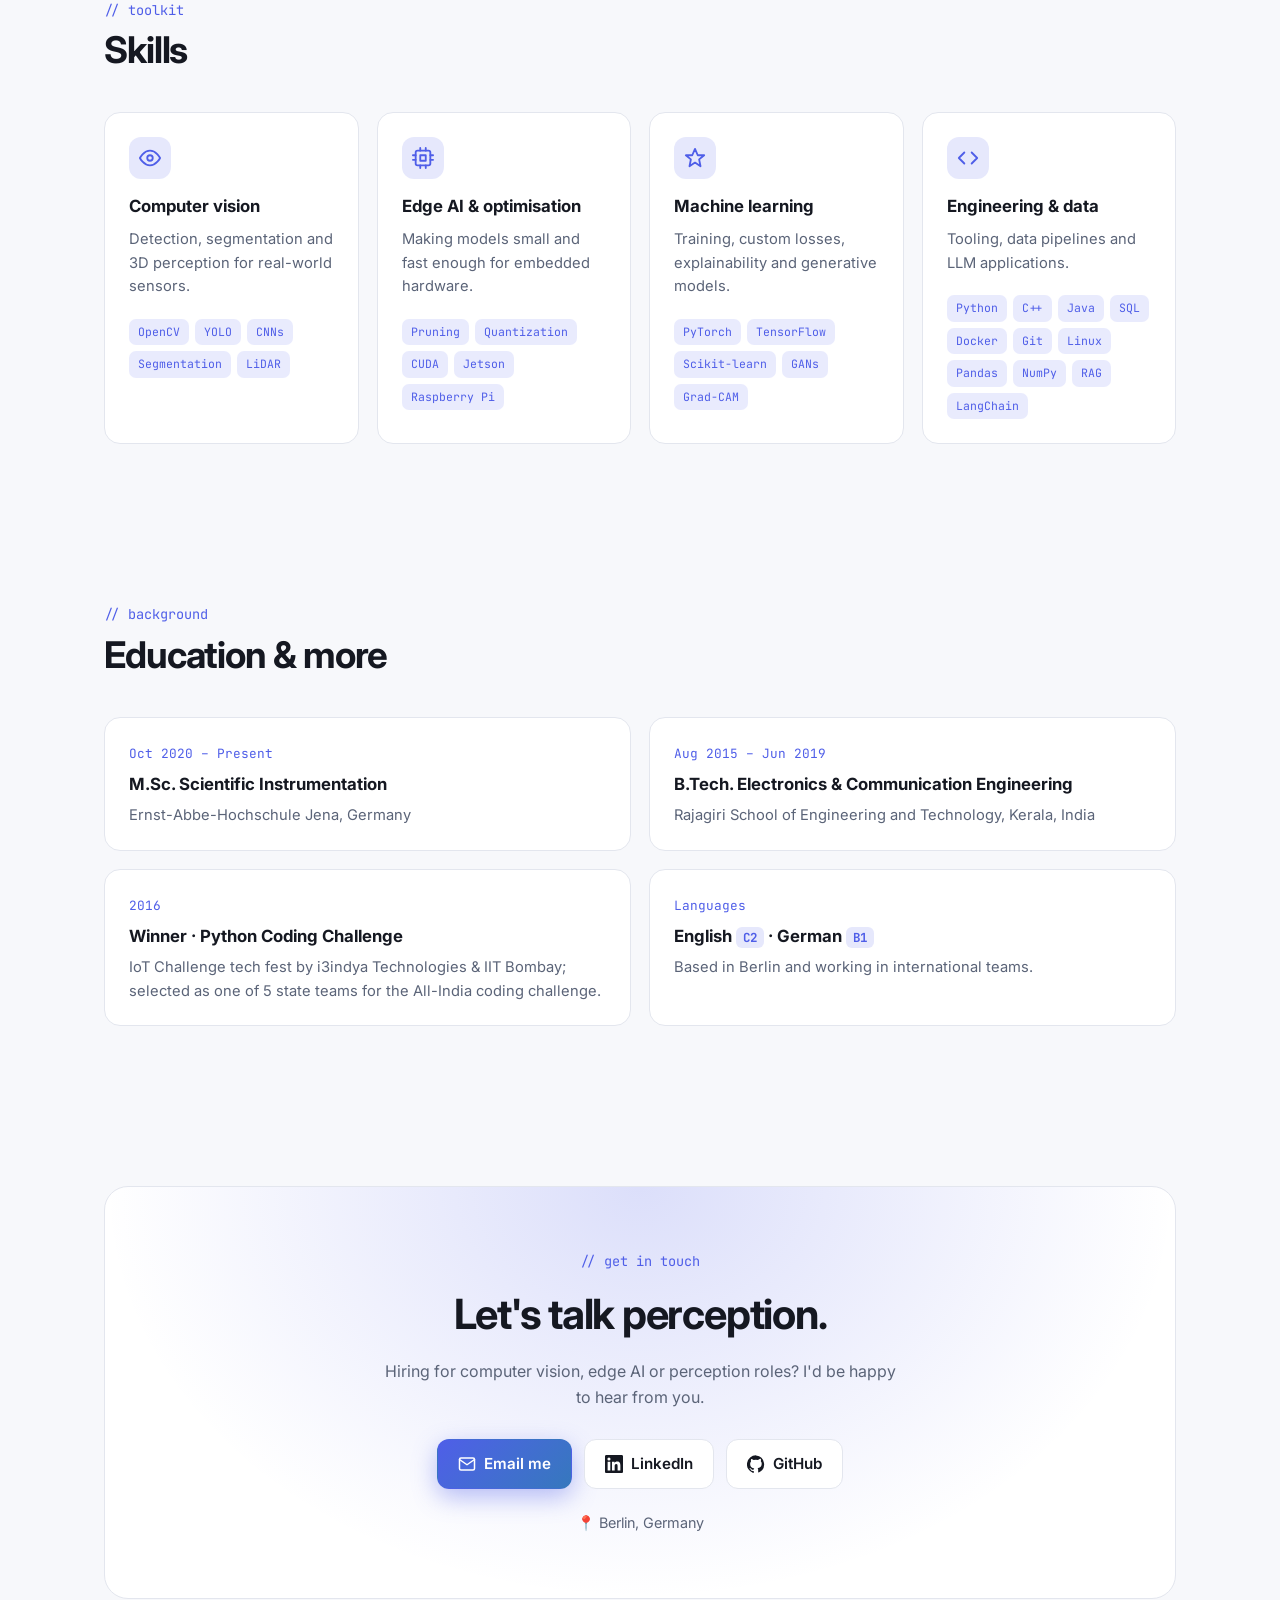
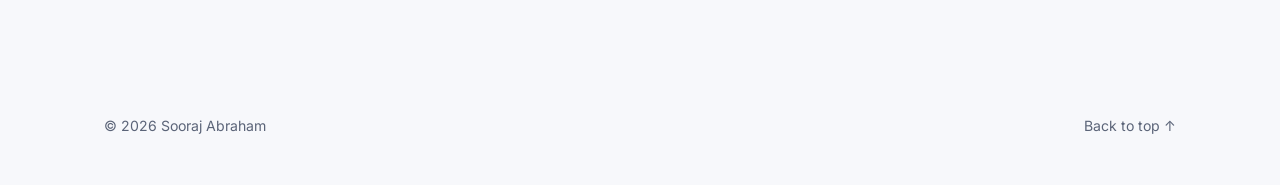
==== commit 81ac2909: "Make portfolio recruiter-focused using latest CV - Hero now leads with role, current employer and ke" ====
--- a/index.html
+++ b/index.html
@@ -3,10 +3,10 @@
 <head>
   <meta charset="utf-8" />
   <meta name="viewport" content="width=device-width, initial-scale=1" />
-  <title>Sooraj Abraham · Deep Learning Portfolio</title>
-  <meta name="description" content="Portfolio of Sooraj Abraham — generative models, computer vision, 3D reconstruction and NLP projects built with TensorFlow and PyTorch." />
-  <meta property="og:title" content="Sooraj Abraham · Deep Learning Portfolio" />
-  <meta property="og:description" content="GANs, NeRF, OCR, NLP and an in-browser digit recognizer." />
+  <title>Sooraj Abraham · AI Perception Engineer</title>
+  <meta name="description" content="Sooraj Abraham — AI Perception Engineer in Berlin building real-time computer vision for embedded and edge devices: in-cabin monitoring, LiDAR 3D detection, model compression." />
+  <meta property="og:title" content="Sooraj Abraham · AI Perception Engineer" />
+  <meta property="og:description" content="Real-time computer vision for the edge — in-cabin monitoring, LiDAR 3D detection, pruning &amp; quantization." />
   <meta property="og:image" content="images/controllable_generation.png" />
   <link rel="icon" href="data:image/svg+xml,%3Csvg xmlns='http://www.w3.org/2000/svg' viewBox='0 0 64 64'%3E%3Crect width='64' height='64' rx='14' fill='%237c8cff'/%3E%3Ctext x='50%25' y='56%25' text-anchor='middle' dominant-baseline='middle' font-family='Arial' font-weight='700' font-size='30' fill='white'%3ESA%3C/text%3E%3C/svg%3E" />
   <link rel="preconnect" href="https://fonts.googleapis.com" />
@@ -22,10 +22,10 @@
   <!-- ===== Navigation ===== -->
   <header class="nav">
     <div class="container">
-      <a href="#top" class="brand">sooraj<span>.</span>ai</a>
+      <a href="#top" class="brand">sooraj<span>.</span>abraham</a>
       <nav class="nav-links">
-        <a href="#projects">Projects</a>
-        <a href="#demo" class="hide-sm">Live demo</a>
+        <a href="#experience">Experience</a>
+        <a href="#projects" class="hide-sm">Projects</a>
         <a href="#skills" class="hide-sm">Skills</a>
         <a href="#contact">Contact</a>
         <button class="icon-btn" id="theme-toggle" aria-label="Toggle colour theme">
@@ -40,28 +40,101 @@
     <section class="hero">
       <div class="hero-grid"></div>
       <div class="container">
-        <span class="eyebrow reveal"><span class="dot"></span> Deep Learning · Computer Vision</span>
-        <h1 class="reveal">Hi, I'm Sooraj.<br /><span class="gradient-text">I build models that see &amp; create.</span></h1>
+        <span class="eyebrow reveal"><span class="dot"></span> AI Engineer @ Seeing Machines · Berlin</span>
+        <h1 class="reveal">Sooraj Abraham<br /><span class="gradient-text">AI Perception Engineer</span></h1>
         <p class="lead reveal">
-          Deep learning practitioner working on <span class="typed" id="typed">generative adversarial networks</span><br />
-          From GANs that dream up faces to NeRFs that rebuild 3D scenes — here's what I've been building.
+          I take computer vision from raw data to real-time inference on embedded hardware —
+          custom annotation, training, and compressing deep networks until they run fast at the edge.<br />
+          <span class="typed" id="typed">in-cabin occupant monitoring</span>
         </p>
         <div class="btn-row reveal">
-          <a class="btn primary" href="#projects">
-            View projects
+          <a class="btn primary" href="#contact">
+            Get in touch
             <svg viewBox="0 0 24 24" fill="none" stroke="currentColor" stroke-width="2" stroke-linecap="round" stroke-linejoin="round"><path d="M5 12h14M13 5l7 7-7 7"/></svg>
+          </a>
+          <a class="btn" href="https://www.linkedin.com/in/sooraj-abraham" target="_blank" rel="noopener">
+            <svg viewBox="0 0 24 24" fill="currentColor"><path d="M20.4 20.5h-3.6v-5.6c0-1.3 0-3-1.8-3s-2.1 1.4-2.1 2.9v5.7H9.3V9h3.4v1.6h.1c.5-.9 1.6-1.8 3.4-1.8 3.6 0 4.3 2.4 4.3 5.5v6.2zM5.3 7.4a2.1 2.1 0 1 1 0-4.2 2.1 2.1 0 0 1 0 4.2zM7.1 20.5H3.5V9h3.6v11.5zM22.2 0H1.8C.8 0 0 .8 0 1.7v20.6c0 .9.8 1.7 1.8 1.7h20.4c1 0 1.8-.8 1.8-1.7V1.7C24 .8 23.2 0 22.2 0z"/></svg>
+            LinkedIn
           </a>
           <a class="btn" href="https://github.com/soorajabraham1" target="_blank" rel="noopener">
             <svg viewBox="0 0 24 24" fill="currentColor"><path d="M12 .5a12 12 0 0 0-3.8 23.4c.6.1.8-.3.8-.6v-2c-3.3.7-4-1.6-4-1.6-.6-1.4-1.4-1.8-1.4-1.8-1-.7.1-.7.1-.7 1.2.1 1.8 1.2 1.8 1.2 1 1.8 2.8 1.3 3.5 1 .1-.8.4-1.3.7-1.6-2.7-.3-5.5-1.3-5.5-6 0-1.2.5-2.3 1.2-3.1-.1-.4-.5-1.6.1-3.2 0 0 1-.3 3.3 1.2a11.5 11.5 0 0 1 6 0C17.3 4.6 18.3 5 18.3 5c.7 1.6.2 2.8.1 3.2.8.8 1.2 1.9 1.2 3.1 0 4.7-2.8 5.7-5.5 6 .4.4.8 1.1.8 2.2v3.3c0 .3.2.7.8.6A12 12 0 0 0 12 .5z"/></svg>
             GitHub
           </a>
-          <a class="btn" href="#demo">Try the live demo</a>
-        </div>
-
-        <div class="stats reveal">
-          <div class="stat"><b data-count="8">8</b><span>ML projects</span></div>
-          <div class="stat"><b data-count="4">4</b><span>GAN variants</span></div>
-          <div class="stat"><b>1</b><span>in-browser model</span></div>
+        </div>
+
+        <div class="metrics reveal">
+          <div class="metric"><b>91.2%</b><span>mAP@50 on a custom in-cabin CNN under embedded memory limits</span></div>
+          <div class="metric"><b>3.72×</b><span>faster LiDAR 3D detection (1600 ms → &lt;430 ms)</span></div>
+          <div class="metric"><b>+10%</b><span>minority-class recall via custom loss functions</span></div>
+          <div class="metric"><b>92%</b><span>driver emotion classification accuracy on Jetson Nano</span></div>
+        </div>
+      </div>
+    </section>
+
+    <!-- ===== Experience ===== -->
+    <section id="experience">
+      <div class="container">
+        <div class="section-head reveal">
+          <div>
+            <div class="kicker">// experience</div>
+            <h2>Where I've built perception systems</h2>
+            <p>Automotive in-cabin sensing, LiDAR and edge deployment.</p>
+          </div>
+        </div>
+
+        <div class="timeline">
+          <article class="job reveal">
+            <div class="job-meta">
+              <span class="when">Sep 2024 – Present</span>
+              <span class="where">Berlin, Germany</span>
+              <span class="badge">Full-time</span>
+            </div>
+            <div class="job-body">
+              <h3>AI Engineer <span class="at">· Seeing Machines GmbH</span></h3>
+              <ul>
+                <li>Designed and benchmarked custom CNN architectures for real-time in-cabin occupant monitoring, reaching <strong>91.2% mAP@50</strong> within strict embedded memory constraints.</li>
+                <li>Optimised lightweight vision models (YOLO, MobileNet) for edge inference using pruning and quantization.</li>
+                <li>Engineered custom loss functions for edge-case detection and class imbalance, improving minority-class recall by <strong>10%</strong>.</li>
+                <li>Automated data management and labelling workflows with custom Python tooling, speeding up dataset processing.</li>
+                <li>Integrated explainability (Grad-CAM, saliency maps) into the validation pipeline to interpret network attention.</li>
+              </ul>
+              <div class="tags"><span class="tag">CNNs</span><span class="tag">YOLO</span><span class="tag">MobileNet</span><span class="tag">Pruning</span><span class="tag">Quantization</span><span class="tag">Grad-CAM</span></div>
+            </div>
+          </article>
+
+          <article class="job reveal">
+            <div class="job-meta">
+              <span class="when">Mar 2023 – Feb 2024</span>
+              <span class="where">Munich, Germany</span>
+              <span class="badge">Master thesis</span>
+            </div>
+            <div class="job-body">
+              <h3>AI Perception (Master Thesis) <span class="at">· Blickfeld GmbH</span></h3>
+              <ul>
+                <li>Optimised the PointPillars LiDAR 3D point-cloud object detector for embedded devices.</li>
+                <li>Analysed model performance under pruning at different sparsities and under quantization.</li>
+                <li>Made the network <strong>3.72× faster</strong> (1600 ms → under 430 ms) with only a 4% accuracy drop.</li>
+              </ul>
+              <div class="tags"><span class="tag">PyTorch</span><span class="tag">LiDAR</span><span class="tag">PointPillars</span><span class="tag">Raspberry Pi</span></div>
+            </div>
+          </article>
+
+          <article class="job reveal">
+            <div class="job-meta">
+              <span class="when">Dec 2021 – May 2022</span>
+              <span class="where">Jena, Germany</span>
+              <span class="badge">Internship</span>
+            </div>
+            <div class="job-body">
+              <h3>Computer Vision Intern <span class="at">· 4Pilots UG</span></h3>
+              <ul>
+                <li>Prototyped an in-cabin monitoring system for driver drowsiness and emotion detection.</li>
+                <li>Deployed on Jetson Nano and optimised the software for real-time monitoring.</li>
+                <li>Fine-tuned emotion recognition CNNs in TensorFlow, reaching <strong>92% accuracy</strong> on driver emotion classification.</li>
+              </ul>
+              <div class="tags"><span class="tag">TensorFlow</span><span class="tag">Jetson Nano</span><span class="tag">Image processing</span></div>
+            </div>
+          </article>
         </div>
       </div>
     </section>
@@ -71,9 +144,9 @@
       <div class="container">
         <div class="section-head reveal">
           <div>
-            <div class="kicker">// selected work</div>
+            <div class="kicker">// side projects</div>
             <h2>Projects</h2>
-            <p>Generative modelling, vision, 3D and language.</p>
+            <p>Personal deep learning work across generative models, vision, 3D and language.</p>
           </div>
           <div class="filters" role="tablist" aria-label="Filter projects">
             <button class="chip active" data-filter="all">All</button>
@@ -261,33 +334,67 @@
         <div class="section-head reveal">
           <div>
             <div class="kicker">// toolkit</div>
-            <h2>What I work with</h2>
+            <h2>Skills</h2>
           </div>
         </div>
         <div class="skills">
-          <div class="skill-card reveal">
-            <div class="ico"><svg viewBox="0 0 24 24" fill="none" stroke="currentColor" stroke-width="2" stroke-linecap="round" stroke-linejoin="round"><path d="M12 2l3 7h7l-5.5 4.5L18 21l-6-4-6 4 1.5-7.5L2 9h7z"/></svg></div>
-            <h3>Generative models</h3>
-            <p>DCGAN, WGAN-GP, conditional and controllable GANs.</p>
-            <div class="tags"><span class="tag">GANs</span><span class="tag">Latent control</span></div>
-          </div>
           <div class="skill-card reveal">
             <div class="ico"><svg viewBox="0 0 24 24" fill="none" stroke="currentColor" stroke-width="2" stroke-linecap="round" stroke-linejoin="round"><path d="M1 12s4-8 11-8 11 8 11 8-4 8-11 8S1 12 1 12z"/><circle cx="12" cy="12" r="3"/></svg></div>
             <h3>Computer vision</h3>
-            <p>Image classification, OCR and neural 3D reconstruction.</p>
-            <div class="tags"><span class="tag">CNNs</span><span class="tag">OCR</span><span class="tag">NeRF</span></div>
+            <p>Detection, segmentation and 3D perception for real-world sensors.</p>
+            <div class="tags"><span class="tag">OpenCV</span><span class="tag">YOLO</span><span class="tag">CNNs</span><span class="tag">Segmentation</span><span class="tag">LiDAR</span></div>
           </div>
           <div class="skill-card reveal">
-            <div class="ico"><svg viewBox="0 0 24 24" fill="none" stroke="currentColor" stroke-width="2" stroke-linecap="round" stroke-linejoin="round"><path d="M21 15a2 2 0 0 1-2 2H7l-4 4V5a2 2 0 0 1 2-2h14a2 2 0 0 1 2 2z"/></svg></div>
-            <h3>Natural language</h3>
-            <p>Text scraping, cleaning, lemmatization and sentiment classification.</p>
-            <div class="tags"><span class="tag">NLP</span><span class="tag">Sentiment</span></div>
+            <div class="ico"><svg viewBox="0 0 24 24" fill="none" stroke="currentColor" stroke-width="2" stroke-linecap="round" stroke-linejoin="round"><rect x="4" y="4" width="16" height="16" rx="2"/><rect x="9" y="9" width="6" height="6"/><path d="M9 1v3M15 1v3M9 20v3M15 20v3M20 9h3M20 14h3M1 9h3M1 14h3"/></svg></div>
+            <h3>Edge AI &amp; optimisation</h3>
+            <p>Making models small and fast enough for embedded hardware.</p>
+            <div class="tags"><span class="tag">Pruning</span><span class="tag">Quantization</span><span class="tag">CUDA</span><span class="tag">Jetson</span><span class="tag">Raspberry Pi</span></div>
+          </div>
+          <div class="skill-card reveal">
+            <div class="ico"><svg viewBox="0 0 24 24" fill="none" stroke="currentColor" stroke-width="2" stroke-linecap="round" stroke-linejoin="round"><path d="M12 2l3 7h7l-5.5 4.5L18 21l-6-4-6 4 1.5-7.5L2 9h7z"/></svg></div>
+            <h3>Machine learning</h3>
+            <p>Training, custom losses, explainability and generative models.</p>
+            <div class="tags"><span class="tag">PyTorch</span><span class="tag">TensorFlow</span><span class="tag">Scikit-learn</span><span class="tag">GANs</span><span class="tag">Grad-CAM</span></div>
           </div>
           <div class="skill-card reveal">
             <div class="ico"><svg viewBox="0 0 24 24" fill="none" stroke="currentColor" stroke-width="2" stroke-linecap="round" stroke-linejoin="round"><polyline points="16 18 22 12 16 6"/><polyline points="8 6 2 12 8 18"/></svg></div>
-            <h3>Frameworks</h3>
-            <p>Training in Python, deploying straight to the browser.</p>
-            <div class="tags"><span class="tag">Python</span><span class="tag">TensorFlow</span><span class="tag">PyTorch</span><span class="tag">TF.js</span></div>
+            <h3>Engineering &amp; data</h3>
+            <p>Tooling, data pipelines and LLM applications.</p>
+            <div class="tags"><span class="tag">Python</span><span class="tag">C++</span><span class="tag">Java</span><span class="tag">SQL</span><span class="tag">Docker</span><span class="tag">Git</span><span class="tag">Linux</span><span class="tag">Pandas</span><span class="tag">NumPy</span><span class="tag">RAG</span><span class="tag">LangChain</span></div>
+          </div>
+        </div>
+      </div>
+    </section>
+
+    <!-- ===== Education ===== -->
+    <section id="education">
+      <div class="container">
+        <div class="section-head reveal">
+          <div>
+            <div class="kicker">// background</div>
+            <h2>Education &amp; more</h2>
+          </div>
+        </div>
+        <div class="edu-grid">
+          <div class="edu reveal">
+            <span class="when">Oct 2020 – Present</span>
+            <h3>M.Sc. Scientific Instrumentation</h3>
+            <p>Ernst-Abbe-Hochschule Jena, Germany</p>
+          </div>
+          <div class="edu reveal">
+            <span class="when">Aug 2015 – Jun 2019</span>
+            <h3>B.Tech. Electronics &amp; Communication Engineering</h3>
+            <p>Rajagiri School of Engineering and Technology, Kerala, India</p>
+          </div>
+          <div class="edu reveal">
+            <span class="when">2016</span>
+            <h3>Winner · Python Coding Challenge</h3>
+            <p>IoT Challenge tech fest by i3indya Technologies &amp; IIT Bombay; selected as one of 5 state teams for the All-India coding challenge.</p>
+          </div>
+          <div class="edu reveal">
+            <span class="when">Languages</span>
+            <h3>English <span class="lvl">C2</span> · German <span class="lvl">B1</span></h3>
+            <p>Based in Berlin and working in international teams.</p>
           </div>
         </div>
       </div>
@@ -298,14 +405,23 @@
       <div class="container">
         <div class="contact reveal">
           <div class="kicker">// get in touch</div>
-          <h2>Let's build something together.</h2>
-          <p>Interested in collaborating, or want to chat about generative models and computer vision? Find me on GitHub.</p>
+          <h2>Let's talk perception.</h2>
+          <p>Hiring for computer vision, edge AI or perception roles? I'd be happy to hear from you.</p>
           <div class="btn-row">
-            <a class="btn primary" href="https://github.com/soorajabraham1" target="_blank" rel="noopener">
+            <a class="btn primary" id="email-btn" href="#" data-u="soorajabraham1" data-d="gmail.com">
+              <svg viewBox="0 0 24 24" fill="none" stroke="currentColor" stroke-width="2" stroke-linecap="round" stroke-linejoin="round"><rect x="2" y="4" width="20" height="16" rx="2"/><path d="M22 6l-10 7L2 6"/></svg>
+              <span>Email me</span>
+            </a>
+            <a class="btn" href="https://www.linkedin.com/in/sooraj-abraham" target="_blank" rel="noopener">
+              <svg viewBox="0 0 24 24" fill="currentColor"><path d="M20.4 20.5h-3.6v-5.6c0-1.3 0-3-1.8-3s-2.1 1.4-2.1 2.9v5.7H9.3V9h3.4v1.6h.1c.5-.9 1.6-1.8 3.4-1.8 3.6 0 4.3 2.4 4.3 5.5v6.2zM5.3 7.4a2.1 2.1 0 1 1 0-4.2 2.1 2.1 0 0 1 0 4.2zM7.1 20.5H3.5V9h3.6v11.5zM22.2 0H1.8C.8 0 0 .8 0 1.7v20.6c0 .9.8 1.7 1.8 1.7h20.4c1 0 1.8-.8 1.8-1.7V1.7C24 .8 23.2 0 22.2 0z"/></svg>
+              LinkedIn
+            </a>
+            <a class="btn" href="https://github.com/soorajabraham1" target="_blank" rel="noopener">
               <svg viewBox="0 0 24 24" fill="currentColor"><path d="M12 .5a12 12 0 0 0-3.8 23.4c.6.1.8-.3.8-.6v-2c-3.3.7-4-1.6-4-1.6-.6-1.4-1.4-1.8-1.4-1.8-1-.7.1-.7.1-.7 1.2.1 1.8 1.2 1.8 1.2 1 1.8 2.8 1.3 3.5 1 .1-.8.4-1.3.7-1.6-2.7-.3-5.5-1.3-5.5-6 0-1.2.5-2.3 1.2-3.1-.1-.4-.5-1.6.1-3.2 0 0 1-.3 3.3 1.2a11.5 11.5 0 0 1 6 0C17.3 4.6 18.3 5 18.3 5c.7 1.6.2 2.8.1 3.2.8.8 1.2 1.9 1.2 3.1 0 4.7-2.8 5.7-5.5 6 .4.4.8 1.1.8 2.2v3.3c0 .3.2.7.8.6A12 12 0 0 0 12 .5z"/></svg>
-              github.com/soorajabraham1
+              GitHub
             </a>
           </div>
+          <p class="loc">📍 Berlin, Germany</p>
         </div>
       </div>
     </section>
--- a/assets/style.css
+++ b/assets/style.css
@@ -276,3 +276,48 @@
   .grid { grid-template-columns: 1fr; }
   section { padding: 56px 0; }
 }
+
+/* ---------- Recruiter-focused sections ---------- */
+.metrics { display: grid; grid-template-columns: repeat(4, minmax(0, 1fr)); gap: 14px; margin-top: 56px; }
+.metric { padding: 18px; border: 1px solid var(--border); border-radius: 14px; background: color-mix(in srgb, var(--bg-elev) 75%, transparent); }
+.metric b { display: block; font-size: 1.9rem; letter-spacing: -0.03em; line-height: 1.1; margin-bottom: 6px;
+  background: linear-gradient(90deg, var(--accent), var(--accent-2)); -webkit-background-clip: text; background-clip: text; color: transparent; }
+.metric span { color: var(--muted); font-size: .84rem; line-height: 1.45; display: block; }
+
+.timeline { position: relative; display: grid; gap: 18px; }
+.job {
+  display: grid; grid-template-columns: 200px 1fr; gap: 28px; padding: 26px 28px;
+  background: var(--card); border: 1px solid var(--border); border-radius: var(--radius);
+  transition: border-color .25s, box-shadow .25s;
+}
+.job:hover { border-color: color-mix(in srgb, var(--accent) 45%, var(--border)); box-shadow: var(--shadow); }
+.job-meta { display: flex; flex-direction: column; gap: 6px; align-items: flex-start; }
+.job-meta .when { font-family: "JetBrains Mono", monospace; font-size: .85rem; color: var(--text); font-weight: 500; }
+.job-meta .where { color: var(--muted); font-size: .88rem; }
+.badge { font-size: .74rem; font-weight: 600; padding: 3px 10px; border-radius: 999px; margin-top: 4px;
+  color: var(--accent-2); background: color-mix(in srgb, var(--accent-2) 12%, transparent); border: 1px solid color-mix(in srgb, var(--accent-2) 30%, transparent); }
+.job-body h3 { margin: 0 0 10px; font-size: 1.2rem; letter-spacing: -0.01em; }
+.job-body h3 .at { color: var(--muted); font-weight: 500; }
+.job-body ul { margin: 0 0 14px; padding-left: 18px; color: var(--muted); }
+.job-body li { margin: 6px 0; }
+.job-body strong { color: var(--text); font-weight: 600; }
+
+.edu-grid { display: grid; grid-template-columns: repeat(2, minmax(0, 1fr)); gap: 18px; }
+.edu { padding: 22px 24px; background: var(--card); border: 1px solid var(--border); border-radius: var(--radius); }
+.edu .when { font-family: "JetBrains Mono", monospace; font-size: .8rem; color: var(--accent); }
+.edu h3 { margin: 6px 0 6px; font-size: 1.05rem; }
+.edu p { margin: 0; color: var(--muted); font-size: .92rem; }
+.lvl { font-family: "JetBrains Mono", monospace; font-size: .78rem; padding: 2px 7px; border-radius: 6px; background: color-mix(in srgb, var(--accent) 14%, transparent); color: var(--accent); }
+.contact .loc { margin: 22px auto 0; font-size: .9rem; }
+
+@media (max-width: 900px) {
+  .metrics { grid-template-columns: repeat(2, minmax(0, 1fr)); }
+  .job { grid-template-columns: 1fr; gap: 12px; }
+  .job-meta { flex-direction: row; flex-wrap: wrap; align-items: center; gap: 10px; }
+  .job-meta .badge { margin-top: 0; }
+}
+@media (max-width: 680px) {
+  .edu-grid { grid-template-columns: 1fr; }
+  .job { padding: 20px; }
+  .metric b { font-size: 1.5rem; }
+}
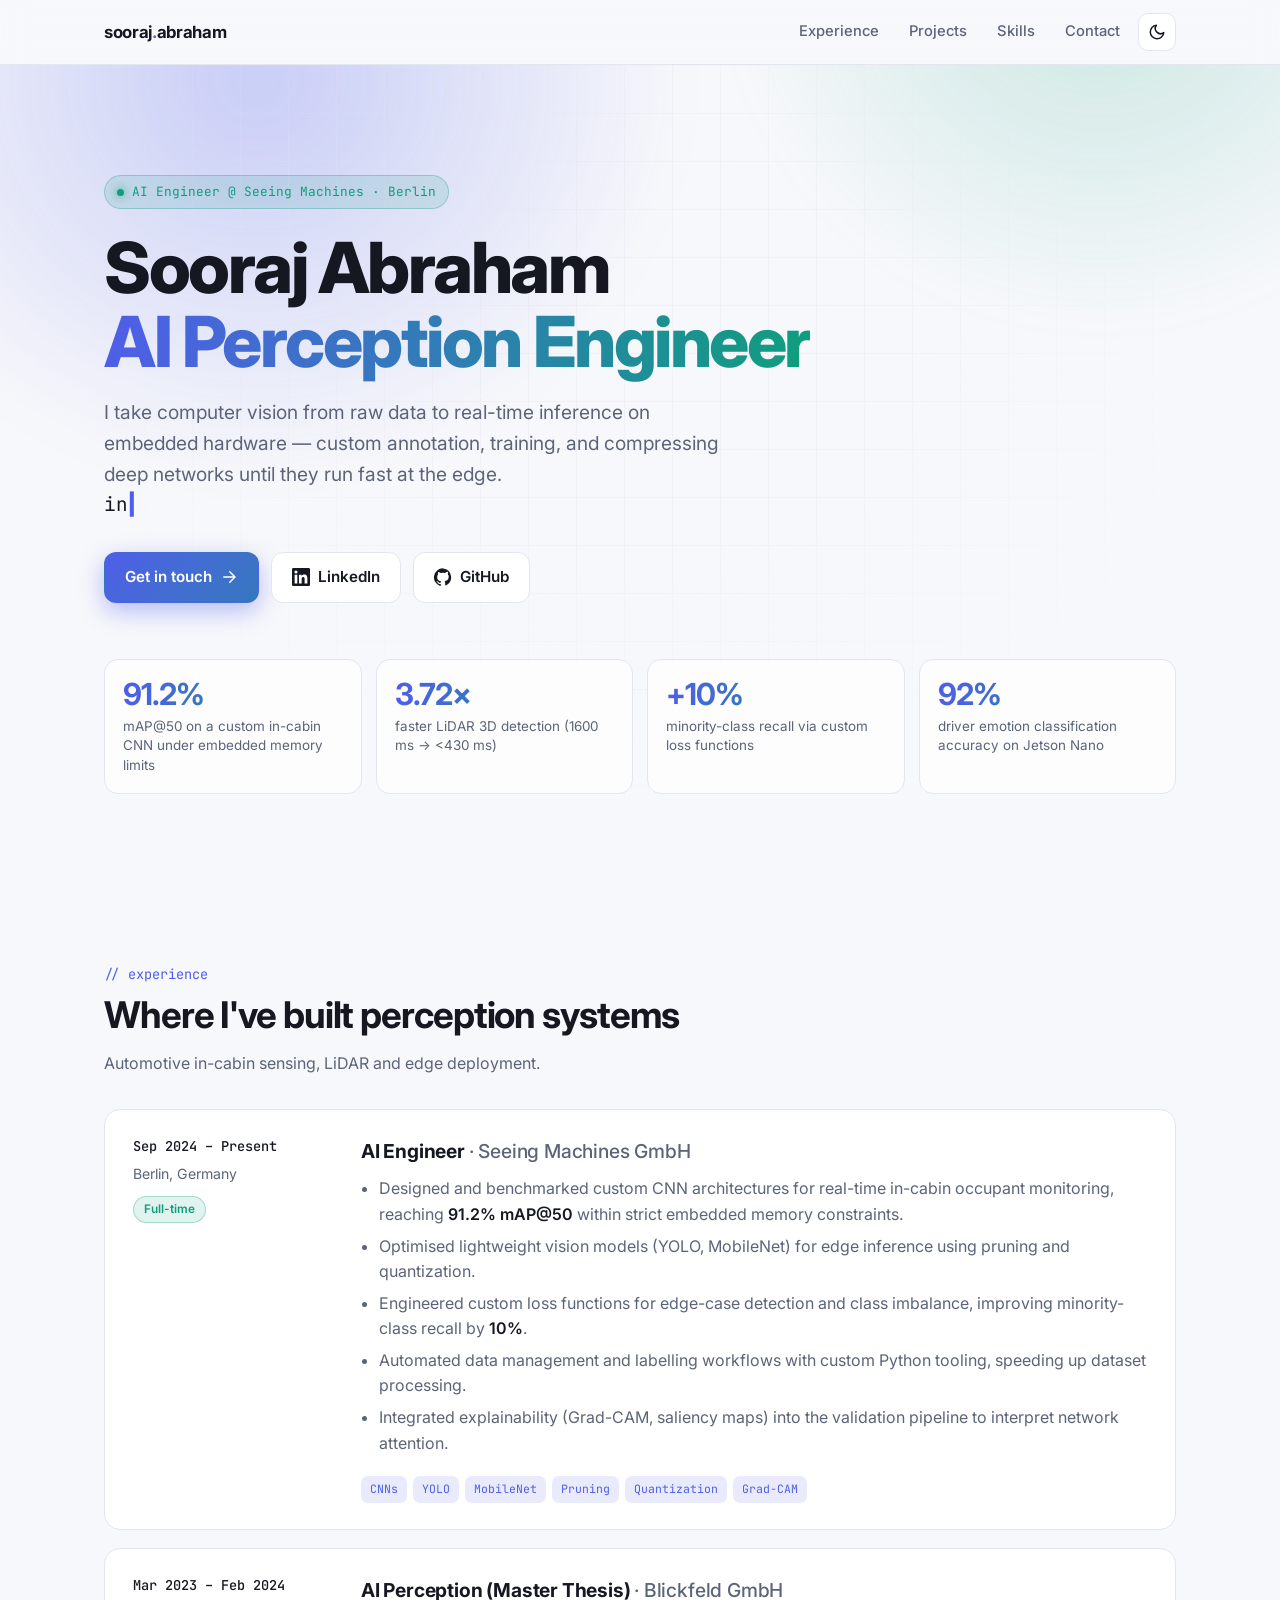
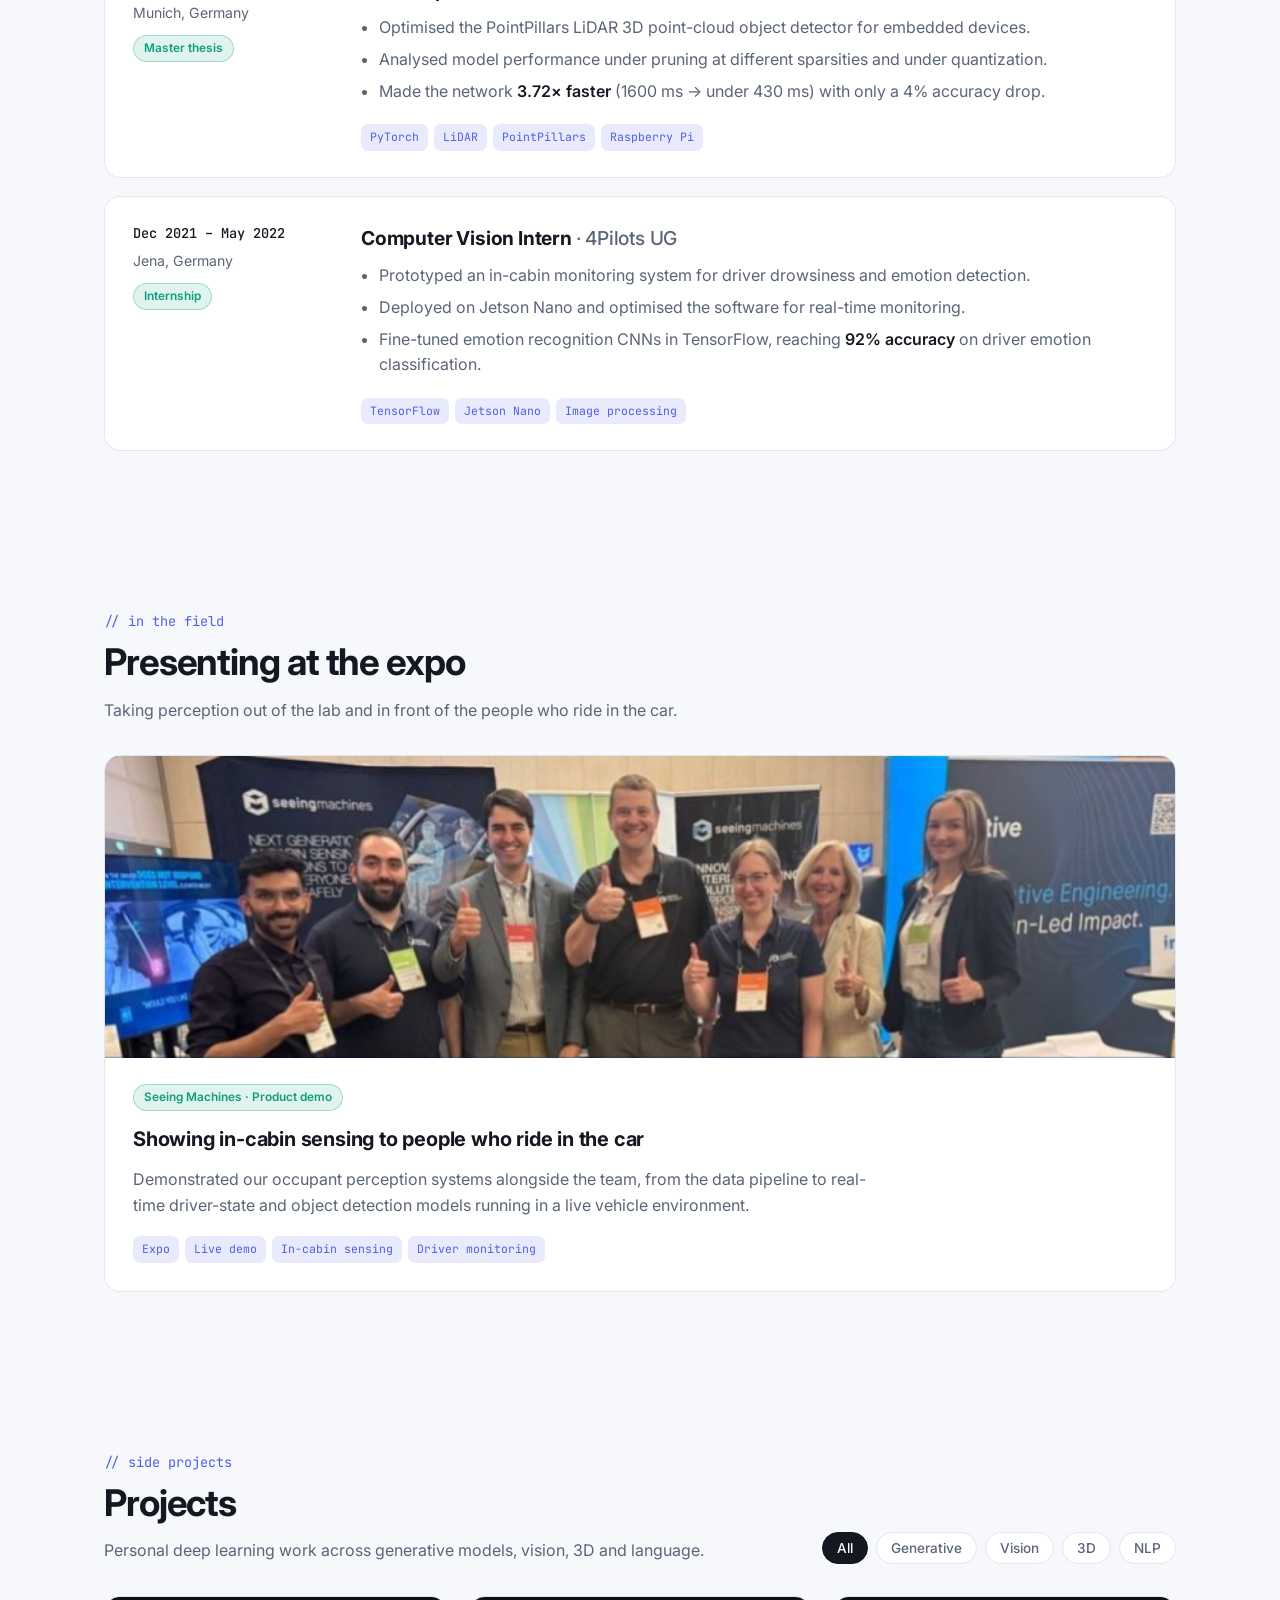
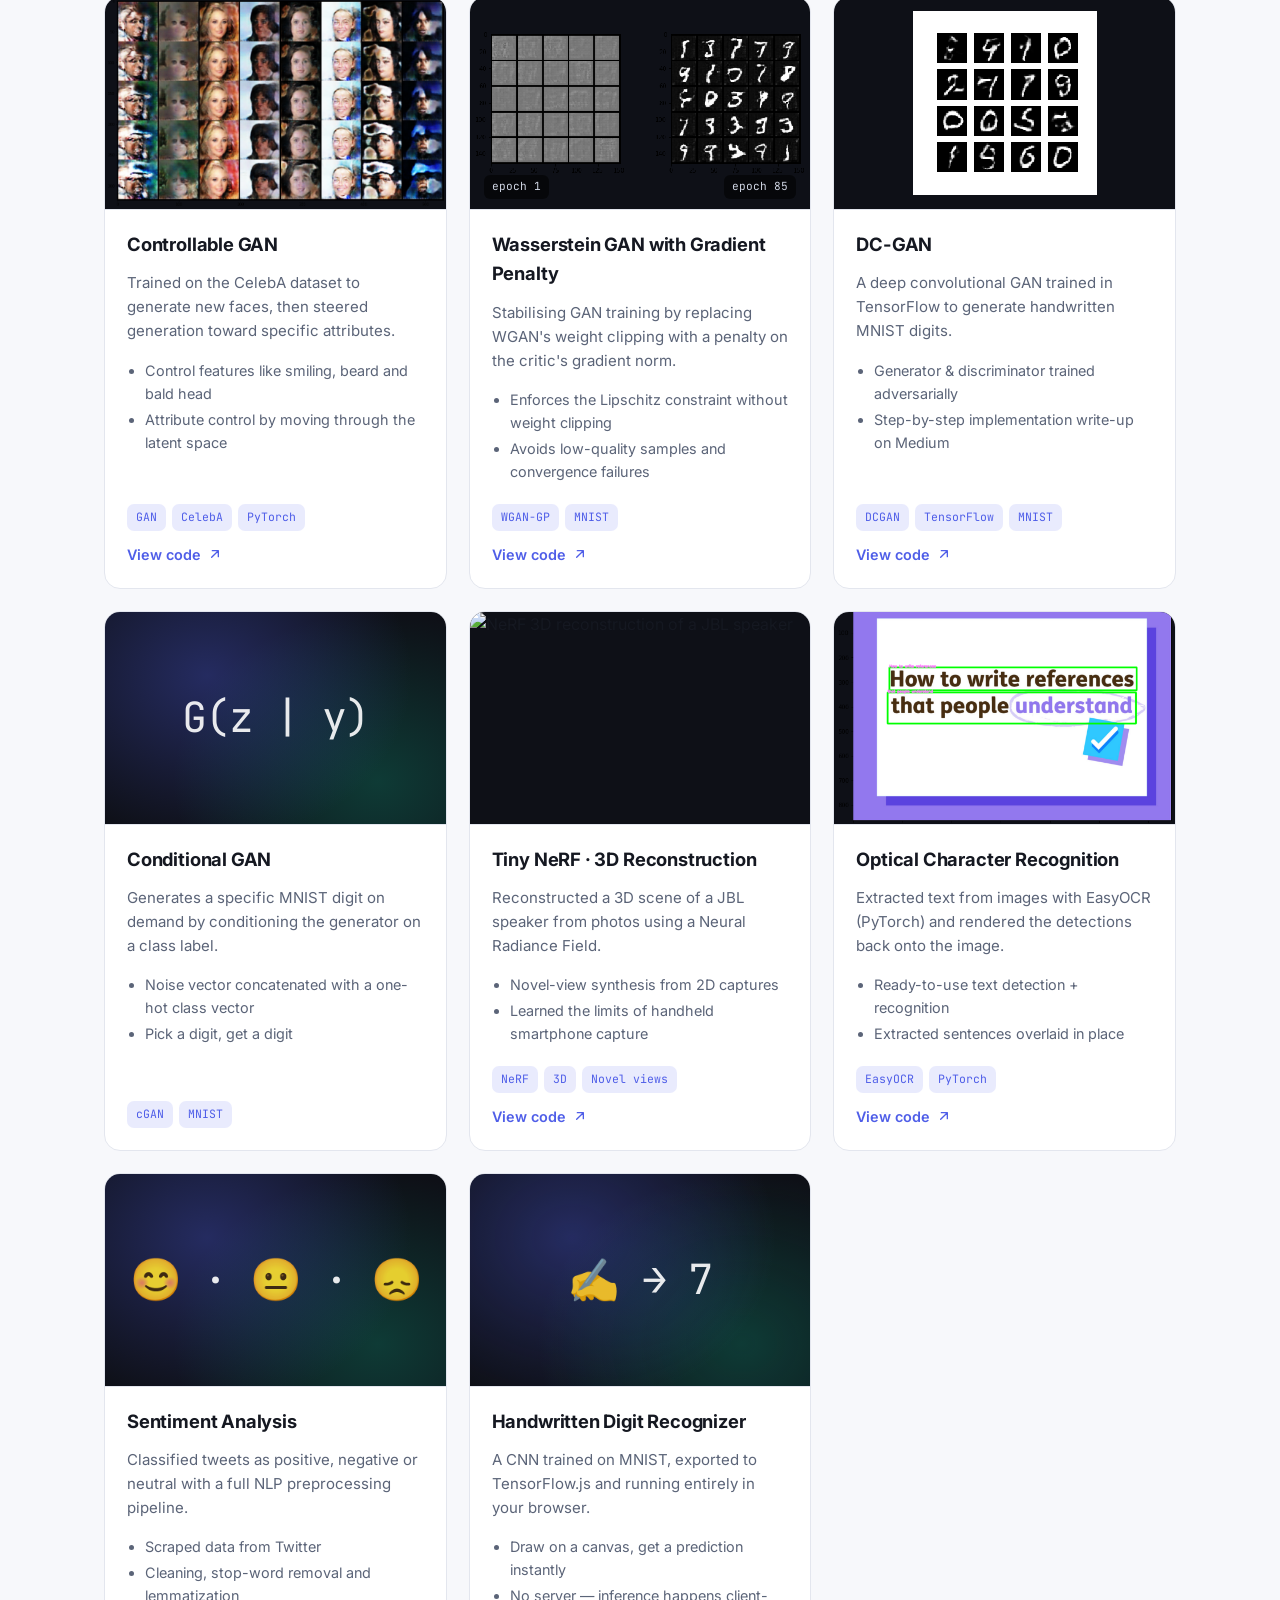
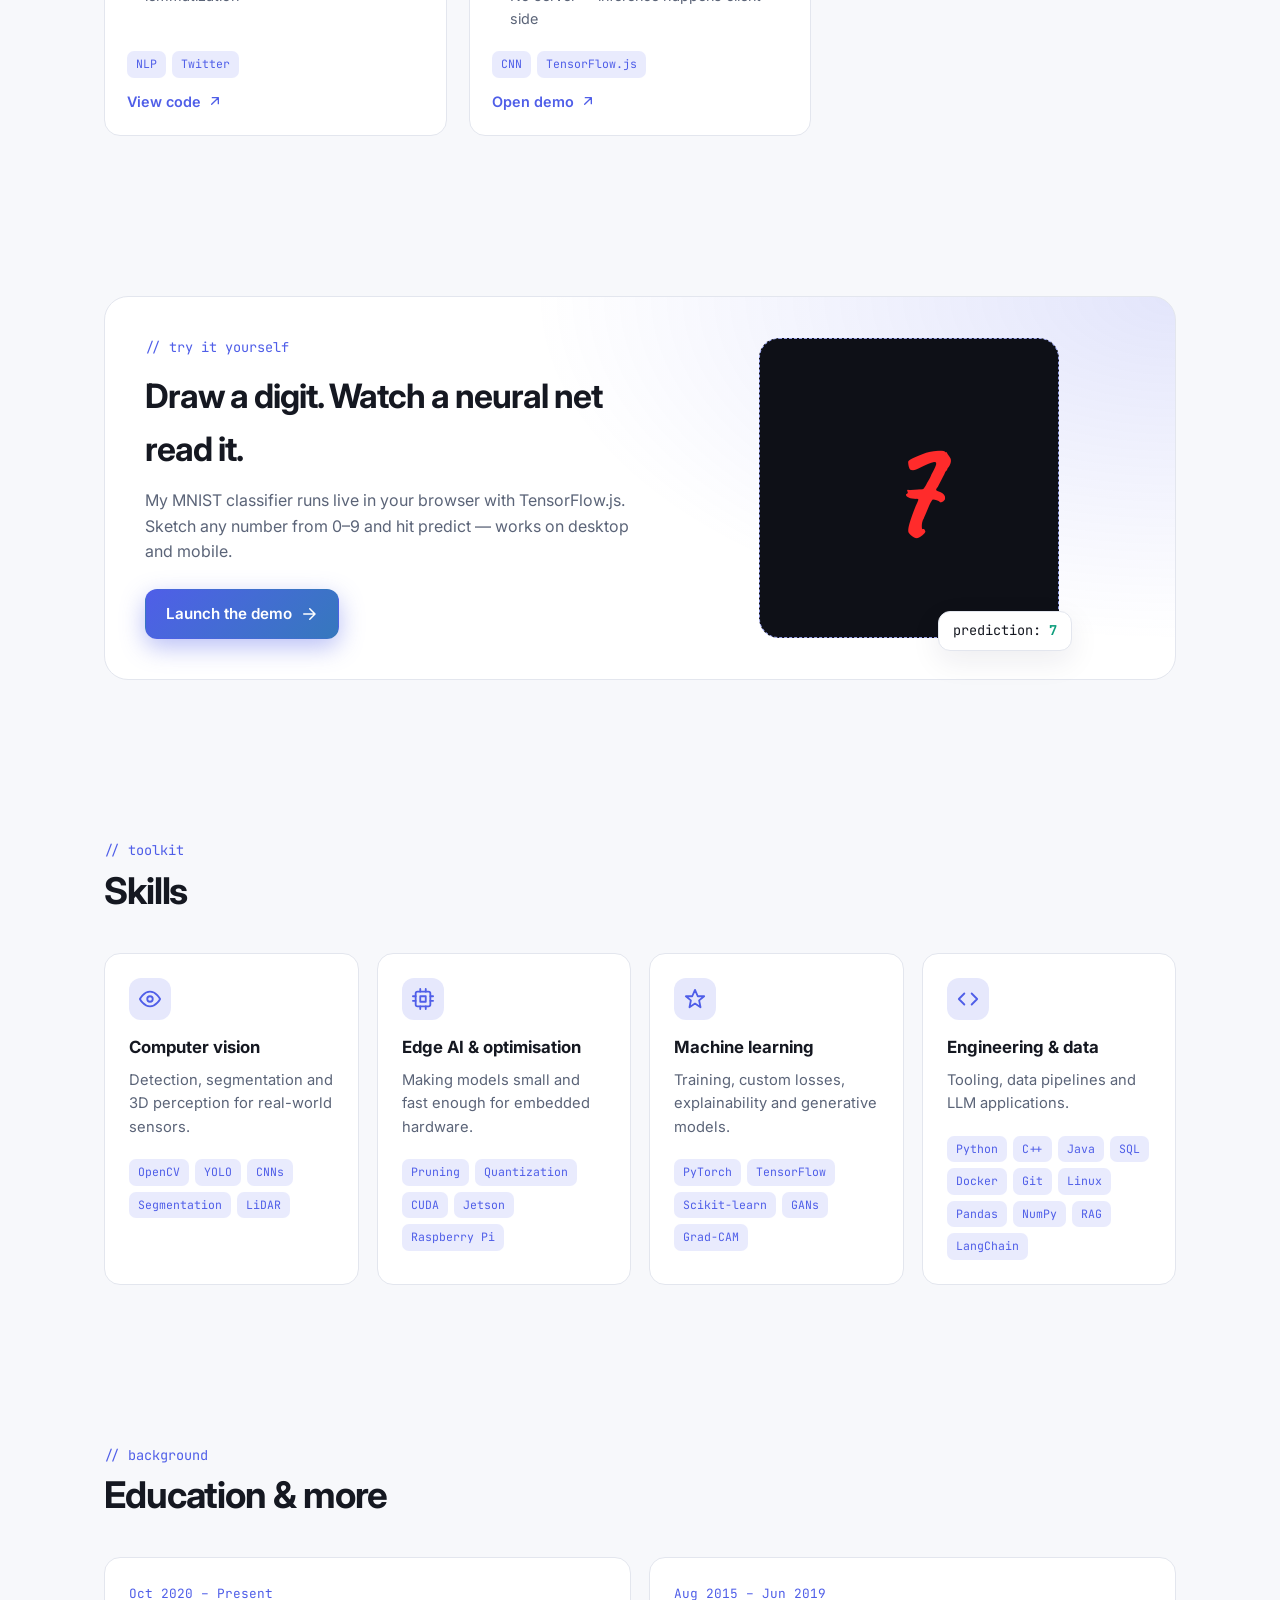
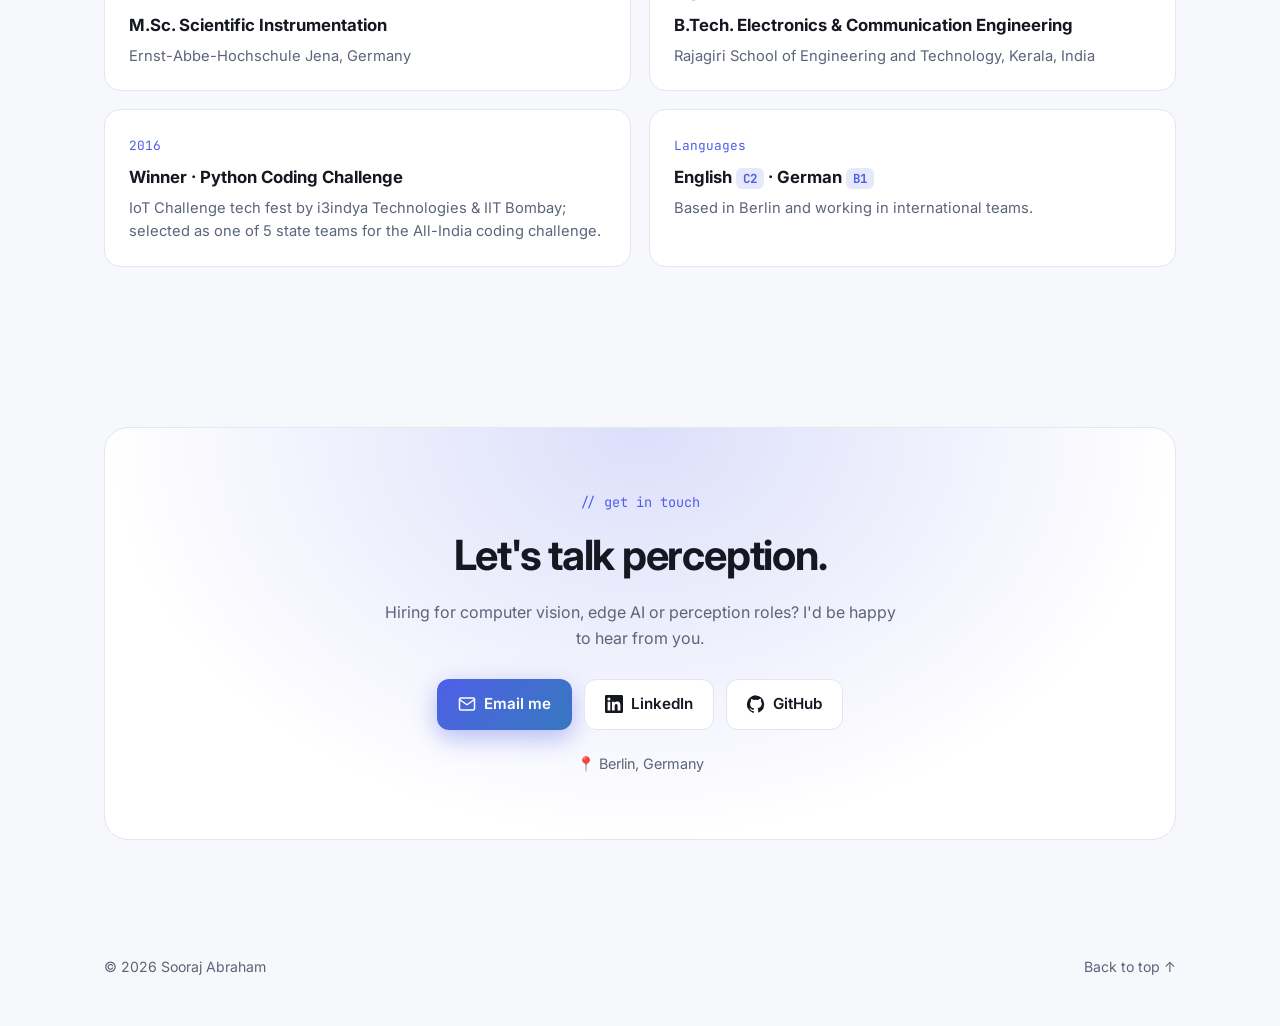
==== commit e89024b9: "Add expo section from the old site Restores the Seeing Machines product demo photo and write-up as a" ====
--- a/index.html
+++ b/index.html
@@ -139,6 +139,30 @@
       </div>
     </section>
 
+    <!-- ===== In the field ===== -->
+    <section id="field">
+      <div class="container">
+        <div class="section-head reveal">
+          <div>
+            <div class="kicker">// in the field</div>
+            <h2>Presenting at the expo</h2>
+            <p>Taking perception out of the lab and in front of the people who ride in the car.</p>
+          </div>
+        </div>
+        <article class="field-card reveal">
+          <div class="field-photo">
+            <img src="images/expo-seeing-machines.png" alt="Sooraj with the Seeing Machines team at their expo stand presenting in-cabin vision systems" loading="lazy" />
+          </div>
+          <div class="field-body">
+            <span class="badge">Seeing Machines · Product demo</span>
+            <h3>Showing in-cabin sensing to people who ride in the car</h3>
+            <p>Demonstrated our occupant perception systems alongside the team, from the data pipeline to real-time driver-state and object detection models running in a live vehicle environment.</p>
+            <div class="tags"><span class="tag">Expo</span><span class="tag">Live demo</span><span class="tag">In-cabin sensing</span><span class="tag">Driver monitoring</span></div>
+          </div>
+        </article>
+      </div>
+    </section>
+
     <!-- ===== Projects ===== -->
     <section id="projects">
       <div class="container">
--- a/assets/style.css
+++ b/assets/style.css
@@ -321,3 +321,17 @@
   .job { padding: 20px; }
   .metric b { font-size: 1.5rem; }
 }
+
+/* In the field */
+.field-card { display: grid; grid-template-columns: 1fr; background: var(--card); border: 1px solid var(--border); border-radius: var(--radius); overflow: hidden; }
+.field-photo { background: #0e1017; min-height: 100%; }
+.field-photo img { width: 100%; height: auto; }
+.field-body { padding: 26px 28px 28px; display: flex; flex-direction: column; gap: 12px; align-items: flex-start; max-width: 820px; }
+.field-body h3 { margin: 0; font-size: 1.25rem; letter-spacing: -0.01em; }
+.field-body p { margin: 0; color: var(--muted); }
+.field-body .badge { margin-top: 0; }
+@media (max-width: 900px) {
+  .field-card { grid-template-columns: 1fr; }
+  .field-photo img { height: auto; }
+  .field-body { padding: 22px; }
+}
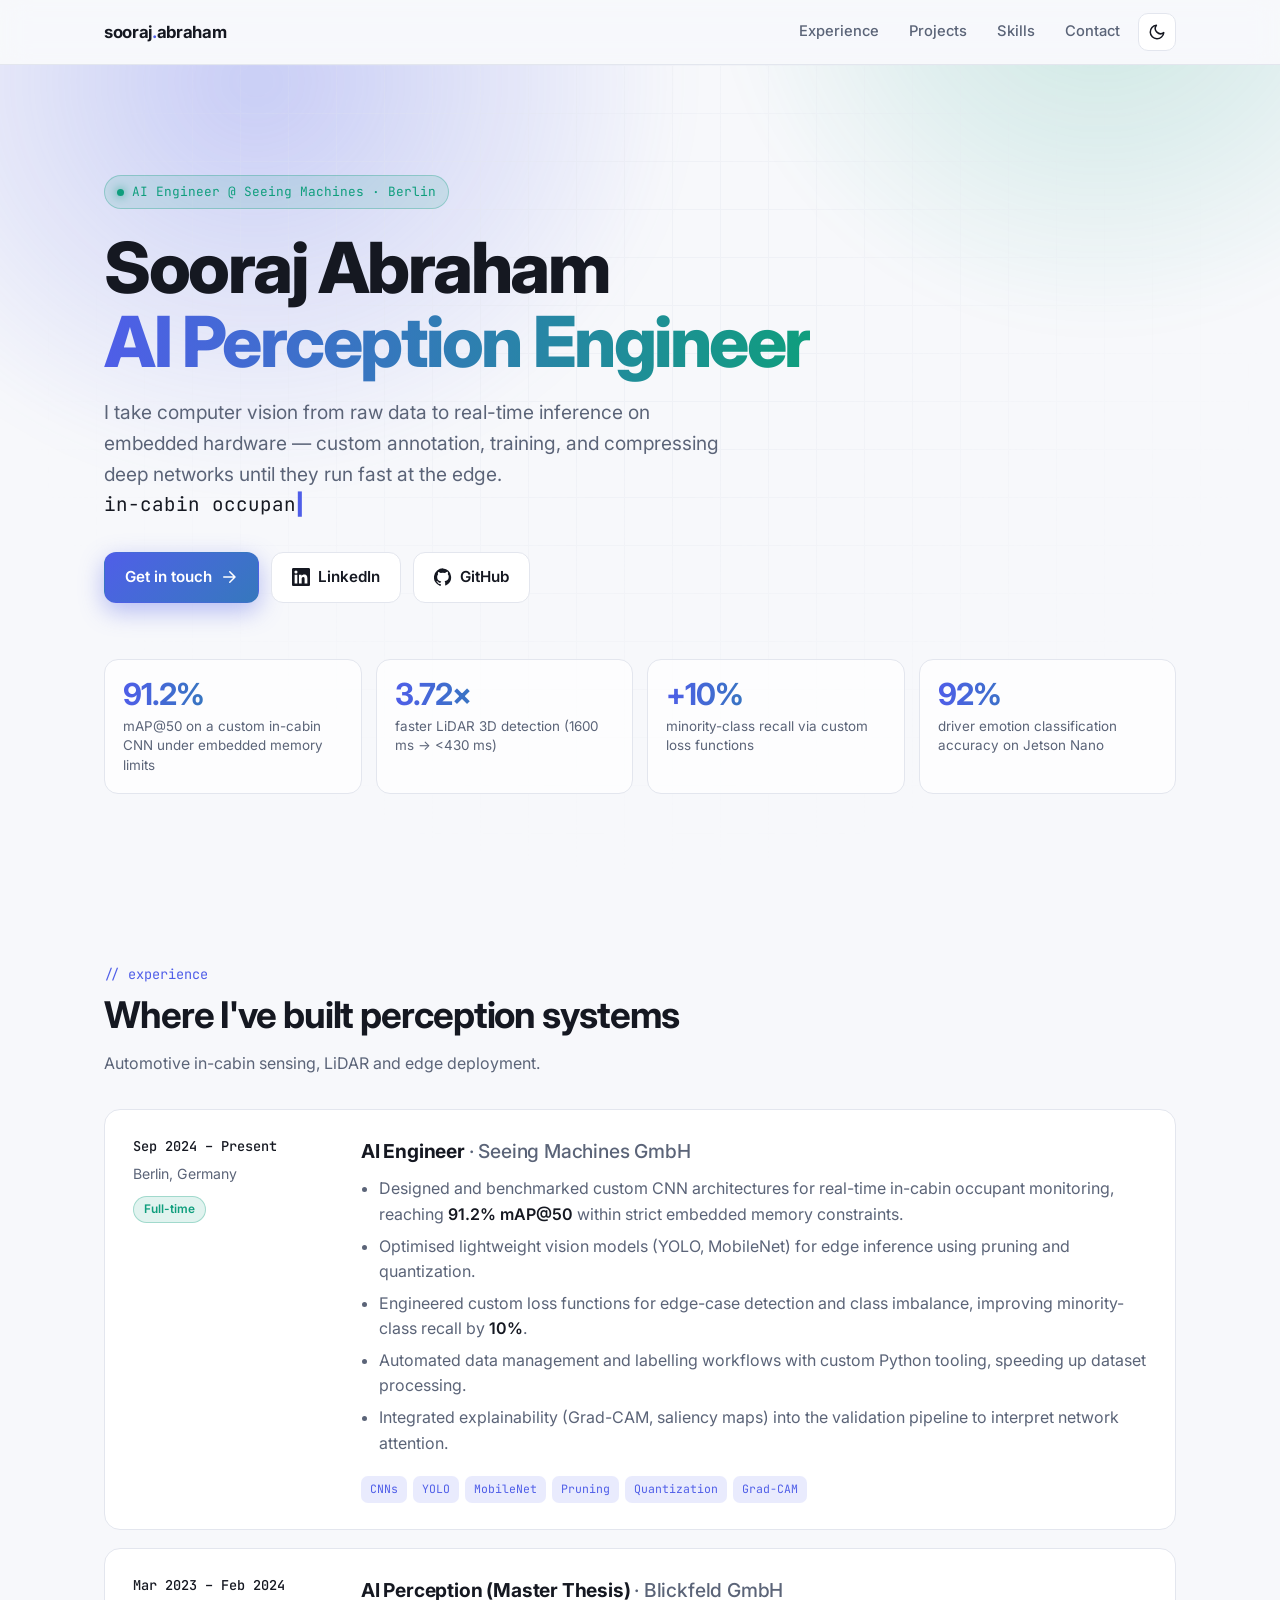
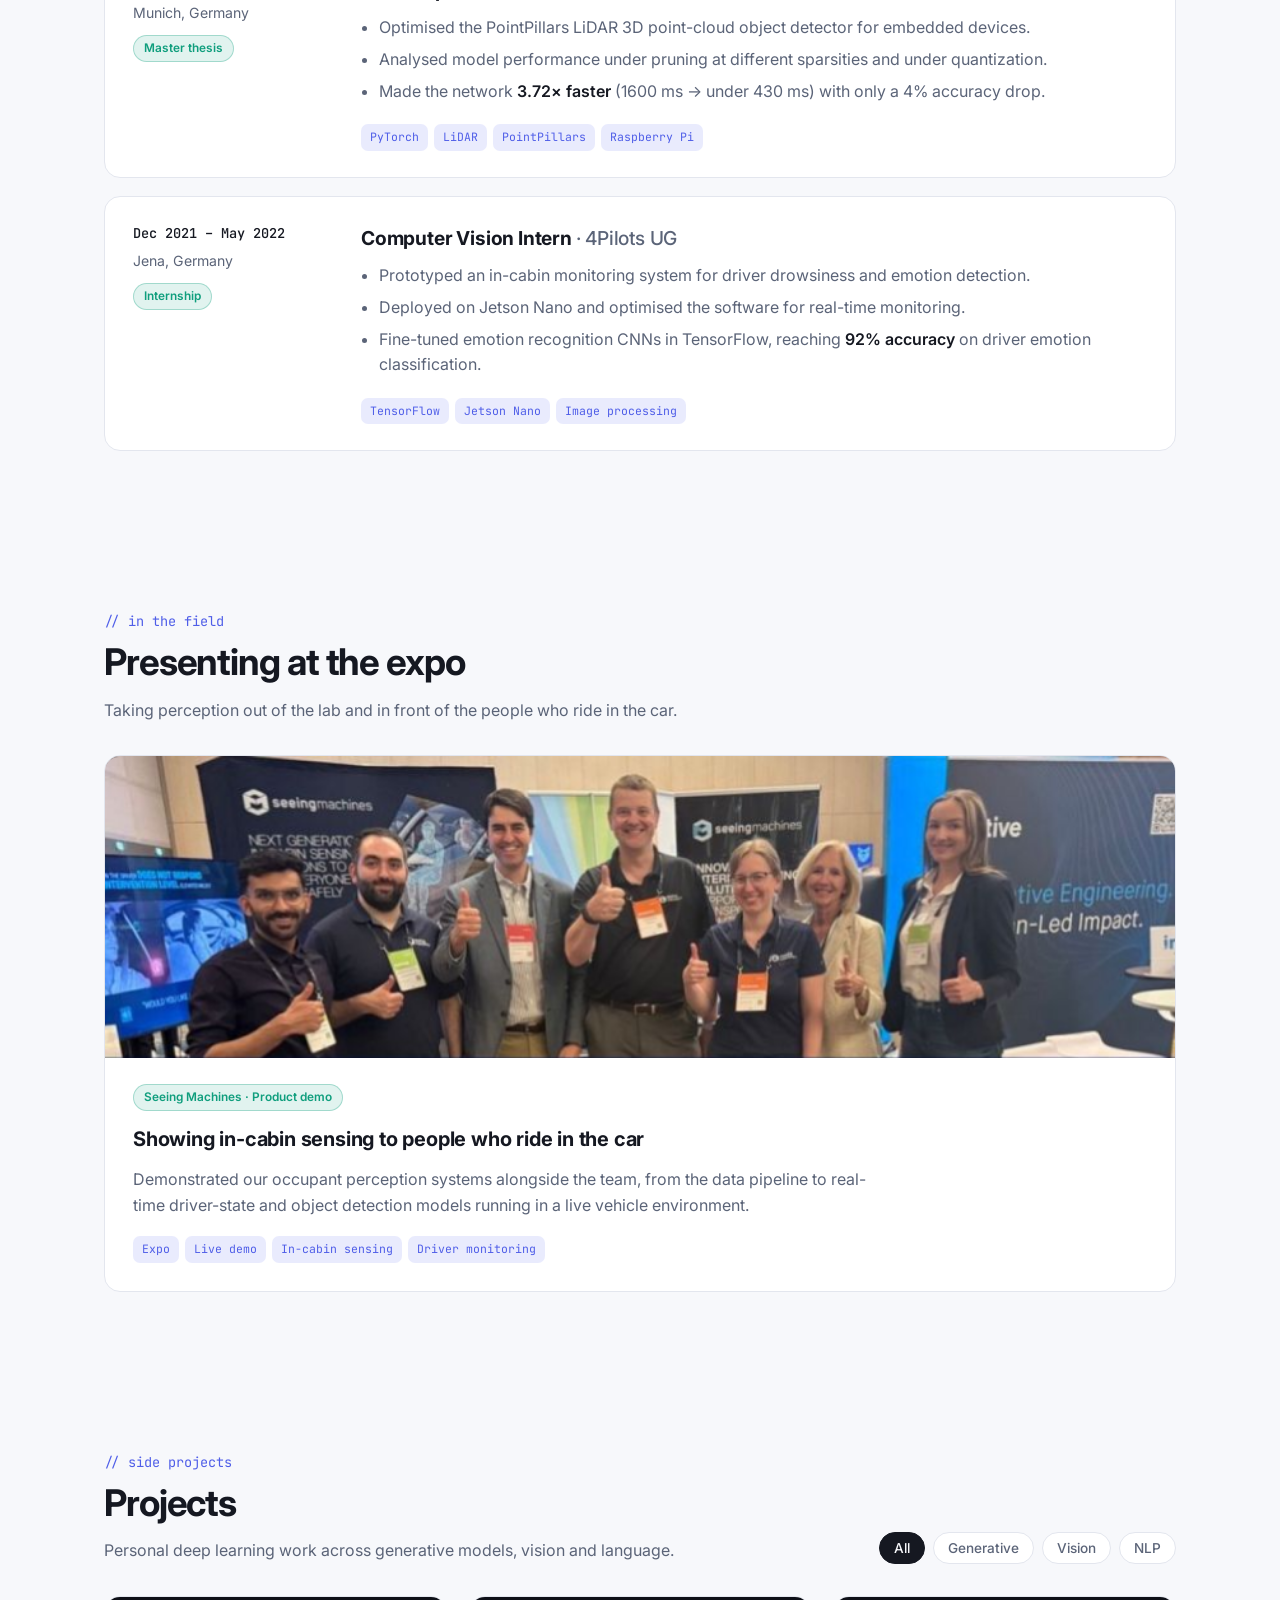
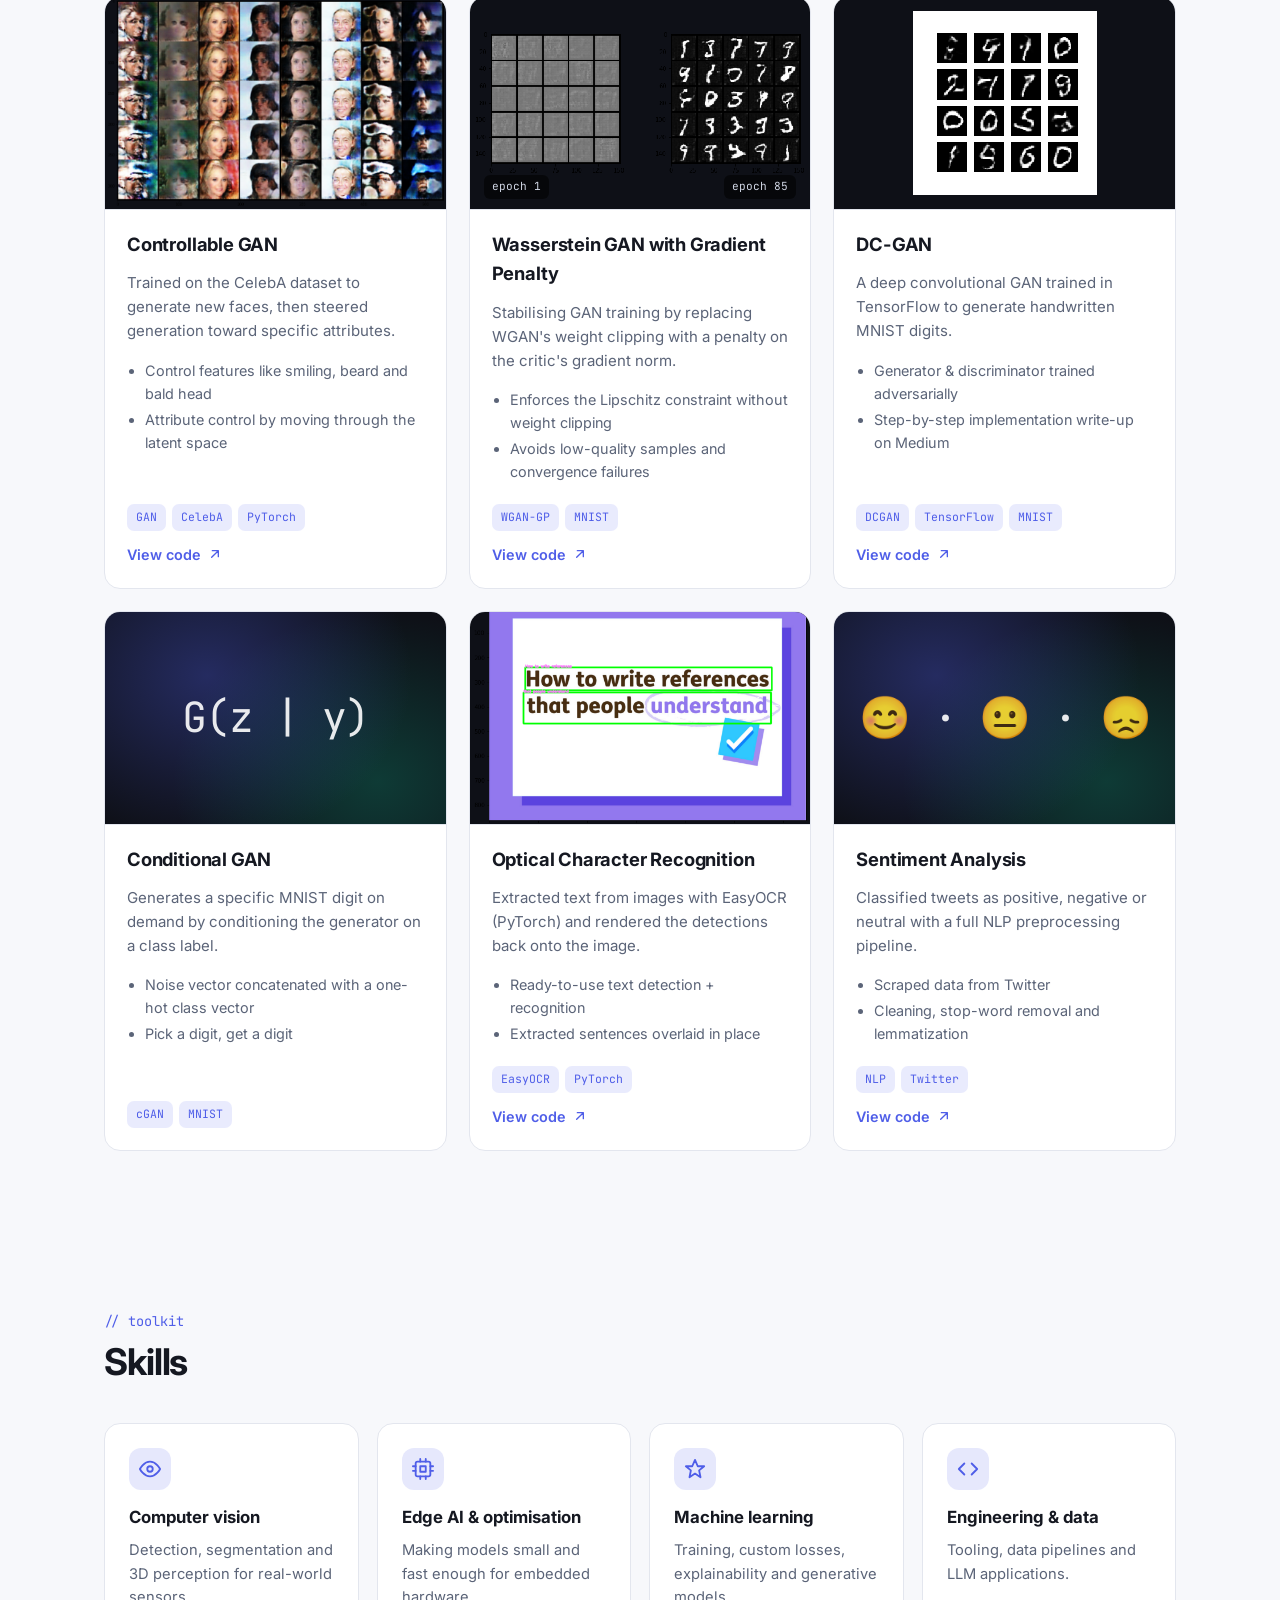
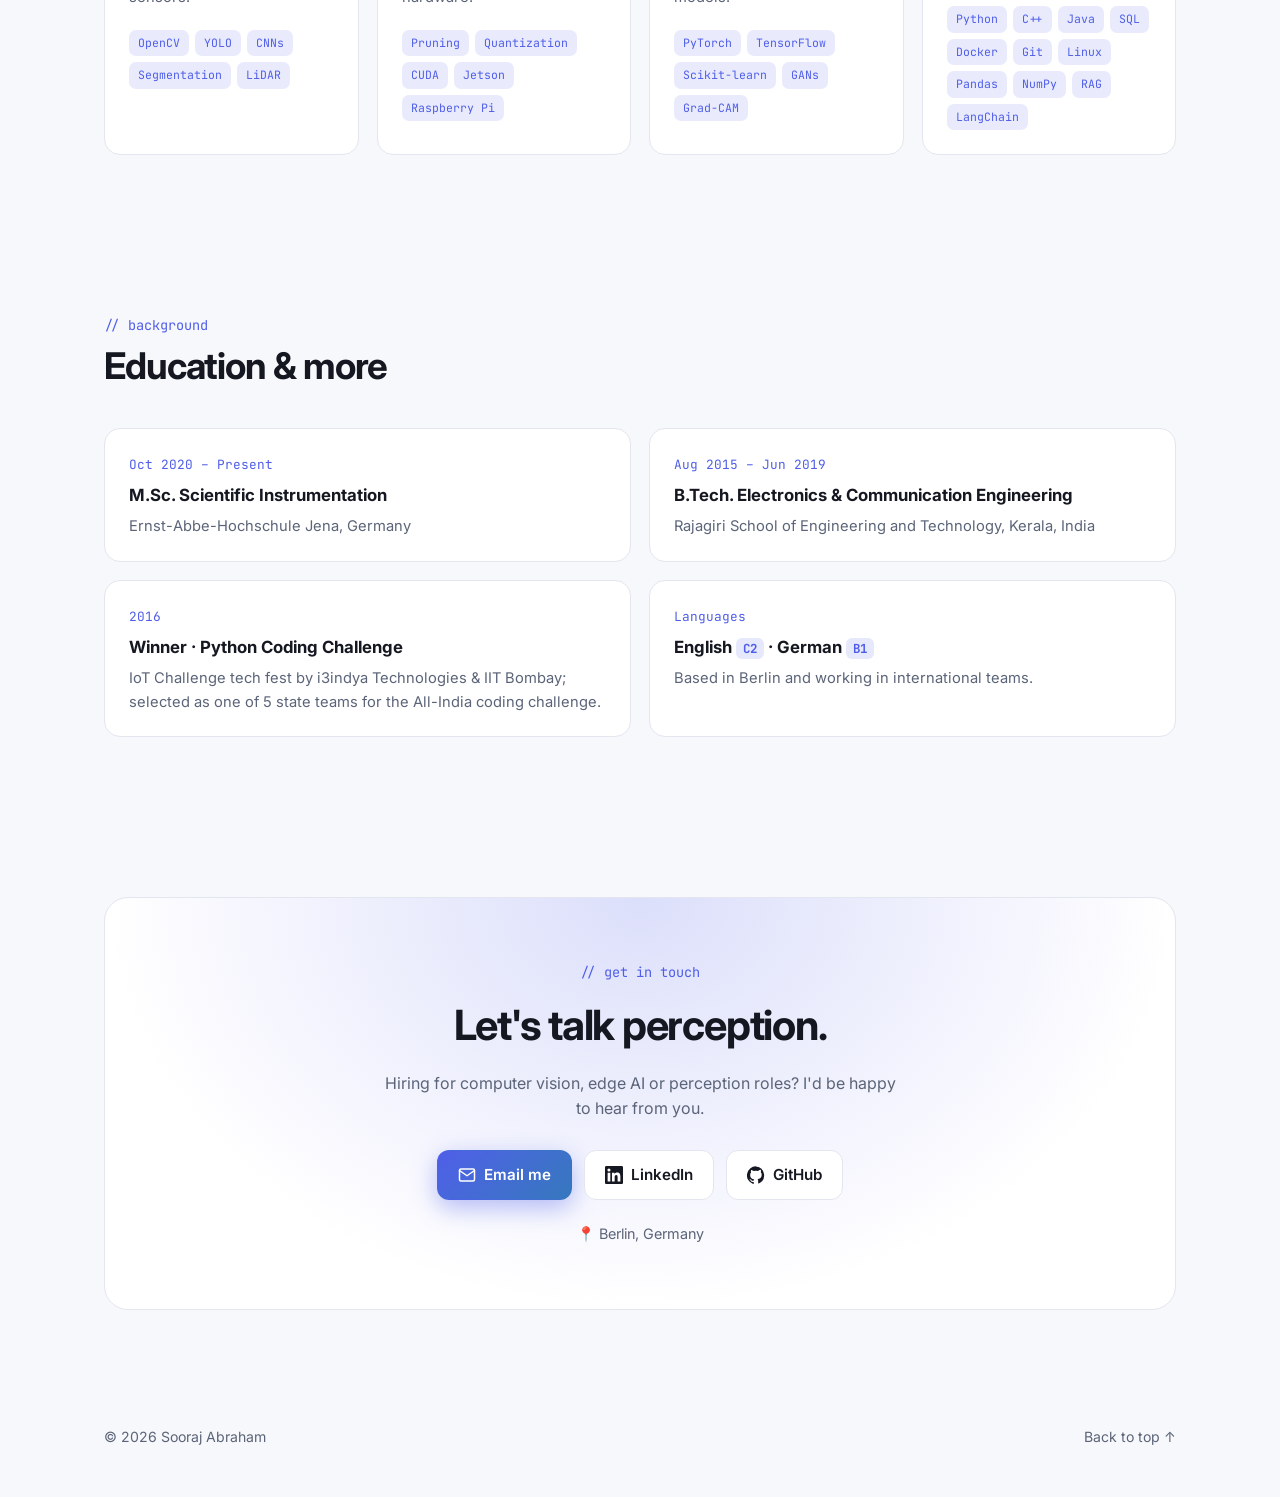
==== commit f0b33792: "Remove Tiny NeRF project and digit recognizer demo Co-Authored-By: Claude Opus 5.5 <noreply@anthropi" ====
--- a/index.html
+++ b/index.html
@@ -170,13 +170,12 @@
           <div>
             <div class="kicker">// side projects</div>
             <h2>Projects</h2>
-            <p>Personal deep learning work across generative models, vision, 3D and language.</p>
+            <p>Personal deep learning work across generative models, vision and language.</p>
           </div>
           <div class="filters" role="tablist" aria-label="Filter projects">
             <button class="chip active" data-filter="all">All</button>
             <button class="chip" data-filter="gan">Generative</button>
             <button class="chip" data-filter="vision">Vision</button>
-            <button class="chip" data-filter="3d">3D</button>
             <button class="chip" data-filter="nlp">NLP</button>
           </div>
         </div>
@@ -255,24 +254,6 @@
             </div>
           </article>
 
-          <!-- NeRF -->
-          <article class="card reveal" data-cat="3d vision">
-            <div class="media"><img data-src="images/JBL.gif" alt="NeRF 3D reconstruction of a JBL speaker" class="lazy-gif" /></div>
-            <div class="card-body">
-              <h3>Tiny NeRF · 3D Reconstruction</h3>
-              <p>Reconstructed a 3D scene of a JBL speaker from photos using a Neural Radiance Field.</p>
-              <ul>
-                <li>Novel-view synthesis from 2D captures</li>
-                <li>Learned the limits of handheld smartphone capture</li>
-              </ul>
-              <div class="tags"><span class="tag">NeRF</span><span class="tag">3D</span><span class="tag">Novel views</span></div>
-              <div class="card-foot">
-                <a class="card-link" href="https://github.com/soorajabraham1/Tiny_Nerf-3D-Reconstruction" target="_blank" rel="noopener">View code
-                  <svg viewBox="0 0 24 24" fill="none" stroke="currentColor" stroke-width="2" stroke-linecap="round" stroke-linejoin="round"><path d="M7 17L17 7M8 7h9v9"/></svg></a>
-              </div>
-            </div>
-          </article>
-
           <!-- OCR -->
           <article class="card reveal" data-cat="vision">
             <div class="media"><img src="images/ocr.png" alt="Text detected and overlaid on an image with EasyOCR" loading="lazy" /></div>
@@ -309,45 +290,6 @@
             </div>
           </article>
 
-          <!-- Digit recognition -->
-          <article class="card reveal" data-cat="vision">
-            <div class="media placeholder"><div class="glyph">✍️ → 7</div></div>
-            <div class="card-body">
-              <h3>Handwritten Digit Recognizer</h3>
-              <p>A CNN trained on MNIST, exported to TensorFlow.js and running entirely in your browser.</p>
-              <ul>
-                <li>Draw on a canvas, get a prediction instantly</li>
-                <li>No server — inference happens client-side</li>
-              </ul>
-              <div class="tags"><span class="tag">CNN</span><span class="tag">TensorFlow.js</span></div>
-              <div class="card-foot">
-                <a class="card-link" href="digit_recognition/index.html">Open demo
-                  <svg viewBox="0 0 24 24" fill="none" stroke="currentColor" stroke-width="2" stroke-linecap="round" stroke-linejoin="round"><path d="M7 17L17 7M8 7h9v9"/></svg></a>
-              </div>
-            </div>
-          </article>
-
-        </div>
-      </div>
-    </section>
-
-    <!-- ===== Live demo ===== -->
-    <section id="demo">
-      <div class="container">
-        <div class="demo reveal">
-          <div>
-            <div class="kicker">// try it yourself</div>
-            <h2>Draw a digit. Watch a neural net read it.</h2>
-            <p>My MNIST classifier runs live in your browser with TensorFlow.js. Sketch any number from 0–9 and hit predict — works on desktop and mobile.</p>
-            <a class="btn primary" href="digit_recognition/index.html">
-              Launch the demo
-              <svg viewBox="0 0 24 24" fill="none" stroke="currentColor" stroke-width="2" stroke-linecap="round" stroke-linejoin="round"><path d="M5 12h14M13 5l7 7-7 7"/></svg>
-            </a>
-          </div>
-          <div class="demo-visual" aria-hidden="true">
-            <span>7</span>
-            <div class="pred">prediction: <b>7</b></div>
-          </div>
         </div>
       </div>
     </section>
